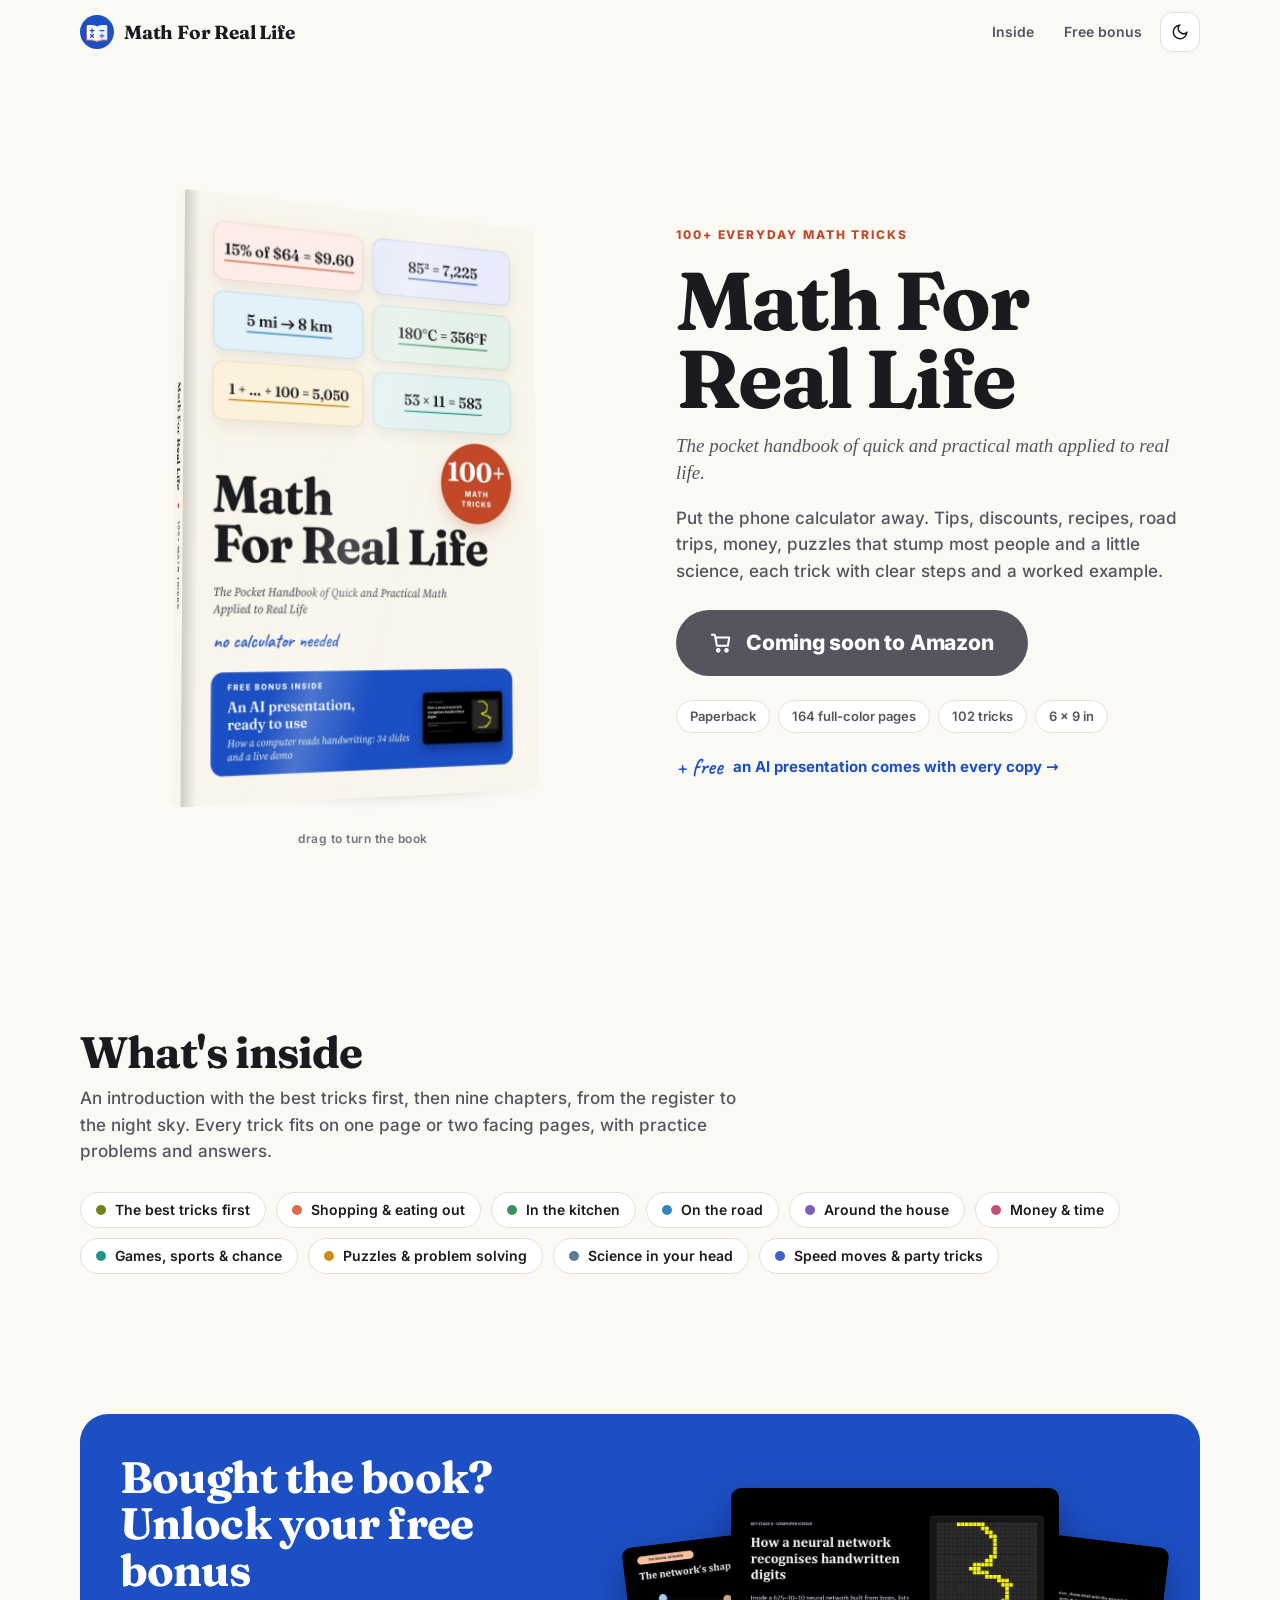
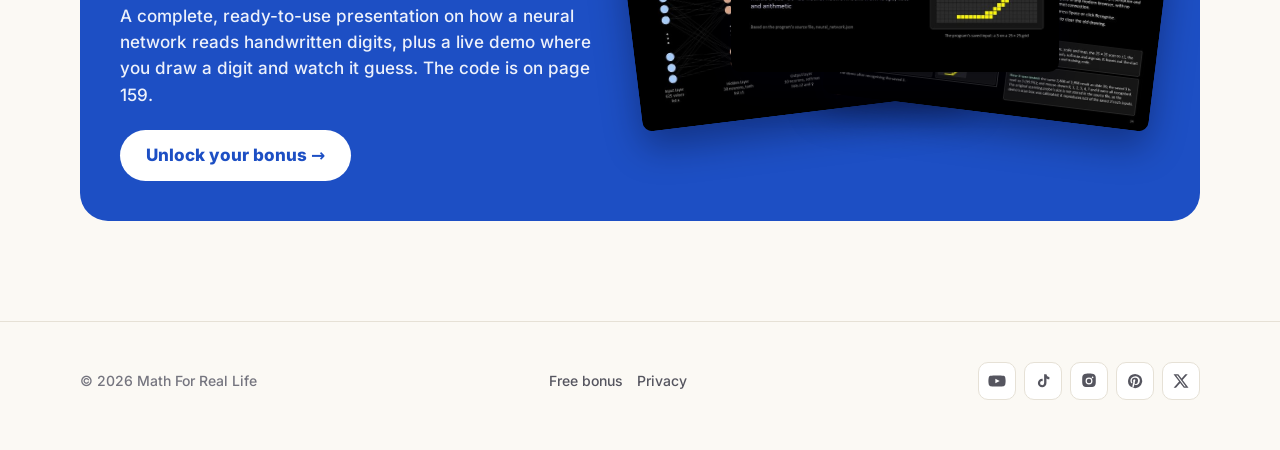
==== index.html @ 525245ed "Math For Real Life website: 3D book, Amazon button, free bonus unlock, stats page" ====
<!doctype html>
<html lang="en-US">
<head>
<meta charset="utf-8">
<meta name="viewport" content="width=device-width, initial-scale=1, viewport-fit=cover">
<title>Math For Real Life: 100+ quick, practical math tricks</title>
<meta name="description" content="A pocket handbook of quick, practical math for real life: over a hundred everyday tricks for shopping, cooking, travel, money, puzzles and more. Full color, with a free AI presentation.">
<meta property="og:title" content="Math For Real Life">
<meta property="og:description" content="Put the phone calculator away: 100+ quick, practical math tricks for everyday life.">
<meta property="og:image" content="https://mathforreallife.github.io/assets/img/og.jpg">
<meta property="og:url" content="https://mathforreallife.github.io/">
<meta property="og:type" content="book">
<meta name="twitter:card" content="summary_large_image">
<meta name="theme-color" content="#1d4fc4">
<link rel="icon" href="/favicon.ico" sizes="any">
<link rel="icon" href="/assets/img/logo.svg" type="image/svg+xml">
<link rel="apple-touch-icon" href="/assets/img/logo-180.png">
<link rel="preload" href="/assets/img/cover-front.webp" as="image">
<link rel="stylesheet" href="/assets/css/site.css">
<script src="/assets/js/config.js"></script>
<script src="/assets/js/site.js" defer></script>
</head>
<body>
<header class="top"><div class="wrap">
  <a class="brand" href="/"><img src="/assets/img/logo.svg" alt="" width="34" height="34">Math For Real Life</a>
  <nav class="nav">
    <a href="#inside" class="hide-sm">Inside</a>
    <a href="#reviews" class="hide-sm" data-reviews-link hidden>Reviews</a>
    <a href="/bonus/">Free bonus</a>
    <button class="theme-btn" type="button" aria-label="Switch light or dark theme" data-theme-toggle>
      <svg viewBox="0 0 24 24" fill="none" stroke="currentColor" stroke-width="2" stroke-linecap="round"><path d="M21 12.8A9 9 0 1 1 11.2 3a7 7 0 0 0 9.8 9.8z"/></svg>
    </button>
  </nav>
</div></header>

<main>
<section class="hero"><div class="wrap">
  <div class="stage" data-stage aria-label="The book Math For Real Life, in 3D. Drag to turn it.">
    <div class="floor"></div>
    <div class="float">
      <div class="book" data-book>
        <div class="face f-front" role="img" aria-label="Front cover of Math For Real Life"></div>
        <div class="face f-back"></div>
        <div class="face f-spine"></div>
        <div class="face f-pages"></div>
        <div class="face f-top"></div>
        <div class="face f-bottom"></div>
      </div>
    </div>
    <div class="hint">drag to turn the book</div>
  </div>
  <div class="pitch">
    <div class="kicker">100+ everyday math tricks</div>
    <h1>Math For Real Life</h1>
    <p class="sub">The pocket handbook of quick and practical math applied to real life.</p>
    <p class="lead">Put the phone calculator away. Tips, discounts, recipes, road trips, money, puzzles that stump most people and a little science, each trick with clear steps and a worked example.</p>
    <div class="buy-row">
      <a class="buy" data-buy href="#" rel="noopener">
        <svg viewBox="0 0 24 24" fill="none" stroke="currentColor" stroke-width="2.2" stroke-linecap="round" stroke-linejoin="round"><path d="M6 6h15l-1.5 9h-12z"/><path d="M6 6L5 3H2"/><circle cx="9" cy="20" r="1.4"/><circle cx="18" cy="20" r="1.4"/></svg>
        <span data-buy-label>Buy on Amazon</span>
      </a>
      <label class="store" data-store-wrap>Store
        <select data-store aria-label="Amazon store"></select>
      </label>
    </div>
    <div class="facts"><span>Paperback</span><span>164 full-color pages</span><span>102 tricks</span><span>6 × 9 in</span></div>
    <a class="bonus-note" href="/bonus/"><span class="pen">+ free</span> an AI presentation comes with every copy →</a>
  </div>
</div></section>

<section class="band" id="inside"><div class="wrap">
  <h2>What's inside</h2>
  <p class="intro">An introduction with the best tricks first, then nine chapters, from the register to the night sky. Every trick fits on one page or two facing pages, with practice problems and answers.</p>
  <div class="chapters">
    <span><i style="background:#6c8419"></i>The best tricks first</span>
    <span><i style="background:#e0694b"></i>Shopping &amp; eating out</span>
    <span><i style="background:#3f8f5e"></i>In the kitchen</span>
    <span><i style="background:#2f87ba"></i>On the road</span>
    <span><i style="background:#7d5fc0"></i>Around the house</span>
    <span><i style="background:#c4517c"></i>Money &amp; time</span>
    <span><i style="background:#20958a"></i>Games, sports &amp; chance</span>
    <span><i style="background:#cf8d12"></i>Puzzles &amp; problem solving</span>
    <span><i style="background:#5b7c99"></i>Science in your head</span>
    <span><i style="background:#3d63c9"></i>Speed moves &amp; party tricks</span>
  </div>
</div></section>

<section class="band" id="reviews" hidden><div class="wrap">
  <h2>What readers say</h2>
  <p class="intro">Reviews from Amazon.</p>
</div>
  <div class="reviews"><div class="track" data-track></div></div>
</section>

<section class="band" id="bonus"><div class="wrap">
  <div class="bonus-card">
    <div>
      <h2>Bought the book? Unlock your free bonus</h2>
      <p>A complete, ready-to-use presentation on how a neural network reads handwritten digits, plus a live demo where you draw a digit and watch it guess. The code is on page 159.</p>
      <a class="btn-light" href="/bonus/">Unlock your bonus →</a>
    </div>
    <div class="slides" aria-hidden="true">
      <img src="/assets/img/slide-a.jpg" alt="" loading="lazy">
      <img src="/assets/img/slide-c.jpg" alt="" loading="lazy">
      <img src="/assets/img/slide-b.jpg" alt="" loading="lazy">
    </div>
  </div>
</div></section>
</main>

<footer><div class="wrap">
  <div>© 2026 Math For Real Life</div>
  <nav><a href="/bonus/">Free bonus</a><a href="/privacy/">Privacy</a><a href="/legal/" data-legal-link hidden>Legal notice</a></nav>
  <div class="socials" data-socials></div>
</div></footer>
</body>
</html>
---- assets/css/site.css ----
/* Math For Real Life: website styles. Light and dark themes follow the device; the toggle overrides it. */
@font-face { font-family: 'Fraunces'; font-weight: 600; font-display: swap; src: url('../fonts/fraunces-600.woff2') format('woff2'); }
@font-face { font-family: 'Fraunces'; font-weight: 700; font-display: swap; src: url('../fonts/fraunces-700.woff2') format('woff2'); }
@font-face { font-family: 'Inter'; font-weight: 500; font-display: swap; src: url('../fonts/inter-500.woff2') format('woff2'); }
@font-face { font-family: 'Inter'; font-weight: 600; font-display: swap; src: url('../fonts/inter-600.woff2') format('woff2'); }
@font-face { font-family: 'Inter'; font-weight: 700; font-display: swap; src: url('../fonts/inter-700.woff2') format('woff2'); }
@font-face { font-family: 'Inter'; font-weight: 800; font-display: swap; src: url('../fonts/inter-800.woff2') format('woff2'); }
@font-face { font-family: 'Caveat'; font-weight: 600; font-display: swap; src: url('../fonts/caveat-600.woff2') format('woff2'); }

:root {
  color-scheme: light;
  --bg: #fbf9f4; --bg2: #f3efe6; --card: #ffffff; --line: #e6e1d6; --ink: #1b1b1f; --soft: #55555f; --muted: #75757f;
  --pen: #1d4fc4; --pen-ink: #1d4fc4; --pen-soft: #e8eefb; --coral: #c4482a; --star: #e8890c;
  --shadow: 0 18px 50px rgba(60, 50, 30, .14); --radius: 18px;
  --display: 'Fraunces', Georgia, serif; --ui: 'Inter', system-ui, -apple-system, 'Segoe UI', Arial, sans-serif; --hand: 'Caveat', cursive;
}
@media (prefers-color-scheme: dark) {
  :root:where(:not([data-theme="light"])) {
    color-scheme: dark;
    --bg: #131316; --bg2: #1b1b20; --card: #1e1e24; --line: #2e2e36; --ink: #f2f1ee; --soft: #c4c3cc; --muted: #9a99a3;
    --pen: #4d7cf0; --pen-ink: #8eabf7; --pen-soft: #1f2a48; --coral: #e0694b; --star: #f2a43a; --shadow: 0 18px 50px rgba(0, 0, 0, .45);
  }
}
:root[data-theme="dark"] {
  color-scheme: dark;
  --bg: #131316; --bg2: #1b1b20; --card: #1e1e24; --line: #2e2e36; --ink: #f2f1ee; --soft: #c4c3cc; --muted: #9a99a3;
  --pen: #4d7cf0; --pen-ink: #8eabf7; --pen-soft: #1f2a48; --coral: #e0694b; --star: #f2a43a; --shadow: 0 18px 50px rgba(0, 0, 0, .45);
}

* { box-sizing: border-box; }
html { -webkit-text-size-adjust: 100%; }
body { margin: 0; background: var(--bg); color: var(--ink); font: 500 16px/1.55 var(--ui); overflow-x: hidden; }
a { color: var(--pen-ink); }
img { max-width: 100%; }
.wrap { width: min(1120px, 100% - 40px); margin: 0 auto; }
.sr { position: absolute; width: 1px; height: 1px; overflow: hidden; clip: rect(0 0 0 0); white-space: nowrap; }
:focus-visible { outline: 3px solid var(--pen); outline-offset: 3px; border-radius: 6px; }

/* header */
.top { position: sticky; top: 0; z-index: 20; background: color-mix(in srgb, var(--bg) 88%, transparent); backdrop-filter: blur(10px); border-bottom: 1px solid transparent; transition: border-color .2s; }
.top.scrolled { border-bottom-color: var(--line); }
.top .wrap { display: flex; align-items: center; justify-content: space-between; height: 64px; }
.brand { display: flex; align-items: center; gap: 10px; text-decoration: none; color: var(--ink); font: 700 19px/1 var(--display); letter-spacing: -.01em; }
.brand img { width: 34px; height: 34px; border-radius: 50%; }
.nav { display: flex; align-items: center; gap: 6px; }
.nav a { text-decoration: none; color: var(--soft); font: 600 14px/1 var(--ui); padding: 10px 12px; border-radius: 10px; }
.nav a:hover { color: var(--ink); background: var(--bg2); }
.theme-btn { width: 40px; height: 40px; border-radius: 12px; border: 1px solid var(--line); background: var(--card); color: var(--ink); cursor: pointer; display: grid; place-items: center; }
.theme-btn svg { width: 18px; height: 18px; }

/* hero */
.hero { position: relative; padding: 18px 0 40px; }
.hero .wrap { display: grid; grid-template-columns: 1.08fr 1fr; align-items: center; gap: 30px; min-height: calc(100vh - 64px); min-height: calc(100svh - 64px); }
.stage { position: relative; display: grid; place-items: center; perspective: 1700px; height: min(78vh, 720px); touch-action: pan-y; cursor: grab; user-select: none; }
.stage:active { cursor: grabbing; }
.floor { position: absolute; left: 50%; bottom: 7%; width: 64%; height: 46px; transform: translateX(-50%); background: radial-gradient(closest-side, rgba(0,0,0,.28), transparent); filter: blur(4px); }
:root[data-theme="dark"] .floor { background: radial-gradient(closest-side, rgba(0,0,0,.65), transparent); }
@media (prefers-color-scheme: dark) { :root:where(:not([data-theme="light"])) .floor { background: radial-gradient(closest-side, rgba(0,0,0,.65), transparent); } }
.book { --w: min(390px, 40vw); --h: calc(var(--w) * 1.5); --d: calc(var(--w) * .0615); position: relative; width: var(--w); height: var(--h); transform-style: preserve-3d;
  transform: rotateX(var(--rx, 4deg)) rotateY(var(--ry, 26deg)); transition: transform .9s cubic-bezier(.2, .8, .2, 1); }
.book.dragging { transition: none; }
.float { animation: float 6s ease-in-out infinite; transform-style: preserve-3d; }
@keyframes float { 0%, 100% { transform: translateY(0); } 50% { transform: translateY(-10px); } }
.face { position: absolute; backface-visibility: hidden; }
.f-front, .f-back { inset: 0; background-size: cover; background-position: center; border-radius: 2px 6px 6px 2px; }
.f-front { transform: translateZ(calc(var(--d) / 2)); background-image: url('../img/cover-front.webp'); }
.f-front::after { content: ''; position: absolute; inset: 0; border-radius: inherit; background: linear-gradient(105deg, rgba(255,255,255,.0) 0 40%, rgba(255,255,255,.22) 48%, rgba(255,255,255,0) 60%), linear-gradient(90deg, rgba(0,0,0,.16), rgba(0,0,0,0) 4%, rgba(255,255,255,.08) 6%, rgba(0,0,0,0) 9%); }
.f-back { transform: rotateY(180deg) translateZ(calc(var(--d) / 2)); background-image: url('../img/cover-back.webp'); }
.f-spine { width: var(--d); height: var(--h); left: calc((var(--w) - var(--d)) / 2); transform: rotateY(-90deg) translateZ(calc(var(--w) / 2)); background: url('../img/spine.webp') center / 100% 100%; }
.f-pages { width: var(--d); height: calc(var(--h) - 8px); top: 4px; left: calc((var(--w) - var(--d)) / 2); transform: rotateY(90deg) translateZ(calc(var(--w) / 2 - 3px));
  background: repeating-linear-gradient(90deg, #f7f4ec 0 1.5px, #e7e2d6 1.5px 2.5px); }
.f-top, .f-bottom { width: calc(var(--w) - 6px); height: var(--d); top: calc((var(--h) - var(--d)) / 2); left: 0;
  background: repeating-linear-gradient(0deg, #f7f4ec 0 1.5px, #e7e2d6 1.5px 2.5px); }
.f-top { transform: rotateX(90deg) translateZ(calc(var(--h) / 2 - 3px)); }
.f-bottom { transform: rotateX(-90deg) translateZ(calc(var(--h) / 2 - 3px)); }
.hint { position: absolute; bottom: 1%; left: 50%; transform: translateX(-50%); font: 600 12px/1 var(--ui); color: var(--muted); letter-spacing: .04em; white-space: nowrap; }

.pitch .kicker { display: inline-flex; align-items: center; gap: 8px; font: 800 12px/1 var(--ui); letter-spacing: .16em; text-transform: uppercase; color: var(--coral); }
.pitch h1 { font: 700 clamp(46px, 6.4vw, 84px)/.95 var(--display); letter-spacing: -.03em; margin: 16px 0 14px; }
.pitch .sub { font: italic 400 19px/1.45 Georgia, 'Times New Roman', serif; color: var(--soft); margin: 0 0 18px; max-width: 30em; }
.pitch .lead { font-size: 17px; color: var(--soft); margin: 0 0 26px; max-width: 32em; }
.buy { display: inline-flex; align-items: center; gap: 14px; background: var(--pen); color: #fff; text-decoration: none; border: 0; cursor: pointer;
  font: 800 21px/1 var(--ui); letter-spacing: -.01em; padding: 22px 34px; border-radius: 999px; box-shadow: 0 14px 34px color-mix(in srgb, var(--pen) 40%, transparent);
  transition: transform .15s, box-shadow .15s; }
.buy:hover { transform: translateY(-2px); box-shadow: 0 18px 40px color-mix(in srgb, var(--pen) 48%, transparent); }
.buy svg { width: 22px; height: 22px; }
.buy[aria-disabled="true"] { background: var(--soft); box-shadow: none; cursor: default; transform: none; }
.buy-row { display: flex; flex-wrap: wrap; align-items: center; gap: 14px 18px; }
.store { font: 600 13px/1.3 var(--ui); color: var(--muted); }
.store select { font: 600 13px var(--ui); color: var(--ink); background: var(--card); border: 1px solid var(--line); border-radius: 8px; padding: 6px 8px; margin-left: 4px; }
.facts { display: flex; flex-wrap: wrap; gap: 8px; margin-top: 24px; }
.facts span { font: 600 13px/1 var(--ui); color: var(--soft); background: var(--card); border: 1px solid var(--line); border-radius: 999px; padding: 9px 13px; }
.bonus-note { display: inline-flex; align-items: center; gap: 10px; margin-top: 22px; color: var(--pen-ink); font: 700 15px/1.3 var(--ui); text-decoration: none; }
.bonus-note .pen { font: 600 23px/1 var(--hand); }

/* sections */
section.band { padding: 70px 0; }
.band h2 { font: 700 clamp(30px, 4vw, 44px)/1.05 var(--display); letter-spacing: -.02em; margin: 0 0 10px; }
.band .intro { color: var(--soft); margin: 0 0 28px; max-width: 40em; font-size: 17px; }
.chapters { display: flex; flex-wrap: wrap; gap: 10px; }
.chapters span { display: inline-flex; align-items: center; gap: 9px; background: var(--card); border: 1px solid var(--line); border-radius: 999px; padding: 10px 15px; font: 600 14px/1 var(--ui); }
.chapters i { width: 10px; height: 10px; border-radius: 50%; display: inline-block; }

/* reviews: Amazon-style cards, scrolling sideways at a steady pace */
.reviews { overflow: hidden; mask-image: linear-gradient(90deg, transparent, #000 6%, #000 94%, transparent); }
.track { display: flex; gap: 16px; width: max-content; animation: scroll var(--dur, 40s) linear infinite; }
.reviews:hover .track { animation-play-state: paused; }
@keyframes scroll { to { transform: translateX(calc(-50% - 8px)); } }
@media (prefers-reduced-motion: reduce) { .track { animation: none; } .reviews { overflow-x: auto; } .float { animation: none; } }
.review { width: 300px; flex: 0 0 auto; background: var(--card); border: 1px solid var(--line); border-radius: 12px; padding: 16px 18px; font-size: 14px; line-height: 1.45; }
.review .who { display: flex; align-items: center; gap: 9px; font: 600 13px/1 var(--ui); }
.review .av { width: 28px; height: 28px; border-radius: 50%; background: var(--bg2); color: var(--soft); display: grid; place-items: center; font: 700 12px/1 var(--ui); }
.review .stars { display: flex; align-items: center; gap: 7px; margin-top: 10px; }
.review .stars svg { width: 82px; height: 15px; }
.review .stars b { font: 700 13px/1.2 var(--ui); }
.review .meta { color: var(--muted); font-size: 12px; margin-top: 4px; }
.review p { margin: 8px 0 0; color: var(--ink); }

/* bonus teaser on the home page */
.bonus-card { display: grid; grid-template-columns: 1fr 1.1fr; gap: 30px; align-items: center; background: #1d4fc4; color: #fff; border-radius: 28px; padding: 40px; overflow: hidden; }
.bonus-card h2 { color: #fff; }
.bonus-card p { color: rgba(255, 255, 255, .92); font-size: 17px; margin: 0 0 22px; }
.bonus-card .btn-light { display: inline-flex; align-items: center; gap: 10px; background: #fff; color: #1d4fc4; text-decoration: none; font: 800 17px/1 var(--ui); padding: 17px 26px; border-radius: 999px; }
.slides { position: relative; height: 260px; }
.slides img { position: absolute; width: 62%; border-radius: 10px; box-shadow: 0 16px 36px rgba(0, 0, 20, .35); }
.slides img:nth-child(1) { left: 0; top: 40px; transform: rotate(-7deg); }
.slides img:nth-child(2) { right: 0; top: 40px; transform: rotate(7deg); }
.slides img:nth-child(3) { left: 19%; top: 0; z-index: 2; }

/* footer */
footer { padding: 40px 0 50px; border-top: 1px solid var(--line); margin-top: 30px; color: var(--muted); font-size: 14px; }
footer .wrap { display: flex; flex-wrap: wrap; justify-content: space-between; gap: 16px; align-items: center; }
footer nav { display: flex; flex-wrap: wrap; gap: 14px; }
footer a { color: var(--soft); text-decoration: none; }
footer a:hover { color: var(--ink); text-decoration: underline; }
.socials { display: flex; gap: 8px; }
.socials a { width: 38px; height: 38px; display: grid; place-items: center; border-radius: 10px; border: 1px solid var(--line); background: var(--card); }
.socials svg { width: 18px; height: 18px; fill: var(--soft); }

/* simple text pages */
.page-text { padding: 40px 0 20px; max-width: 760px; }
.page-text h1 { font: 700 44px/1.05 var(--display); letter-spacing: -.02em; margin: 0 0 18px; }
.page-text h2 { font: 700 22px/1.2 var(--display); margin: 30px 0 8px; }
.page-text p, .page-text li { color: var(--soft); }

.nav a { white-space: nowrap; }
@media (max-width: 860px) {
  .hero { padding-top: 4px; }
  .hero .wrap { grid-template-columns: 1fr; min-height: 0; gap: 0; text-align: center; }
  .stage { height: min(47vh, 440px); }
  .book { --w: min(220px, 50vw); }
  .hint { display: none; }
  .floor { bottom: 3%; }
  .pitch { display: flex; flex-direction: column; align-items: center; }
  .pitch .kicker { order: 1; } .pitch h1 { order: 2; margin: 10px 0 16px; } .buy-row { order: 3; width: 100%; }
  .facts { order: 4; margin-top: 16px; } .pitch .sub { order: 5; margin-top: 22px; } .pitch .lead { order: 6; } .bonus-note { order: 7; margin-top: 4px; }
  .brand { font-size: 17px; } .brand img { width: 30px; height: 30px; }
  .nav a { padding: 10px 8px; }
  .pitch .sub, .pitch .lead { margin-left: auto; margin-right: auto; }
  .buy-row, .facts { justify-content: center; }
  .buy { width: 100%; justify-content: center; padding: 22px 20px; }
  .bonus-card { grid-template-columns: 1fr; padding: 28px; }
  .slides { height: 200px; }
  .nav a.hide-sm { display: none; }
}
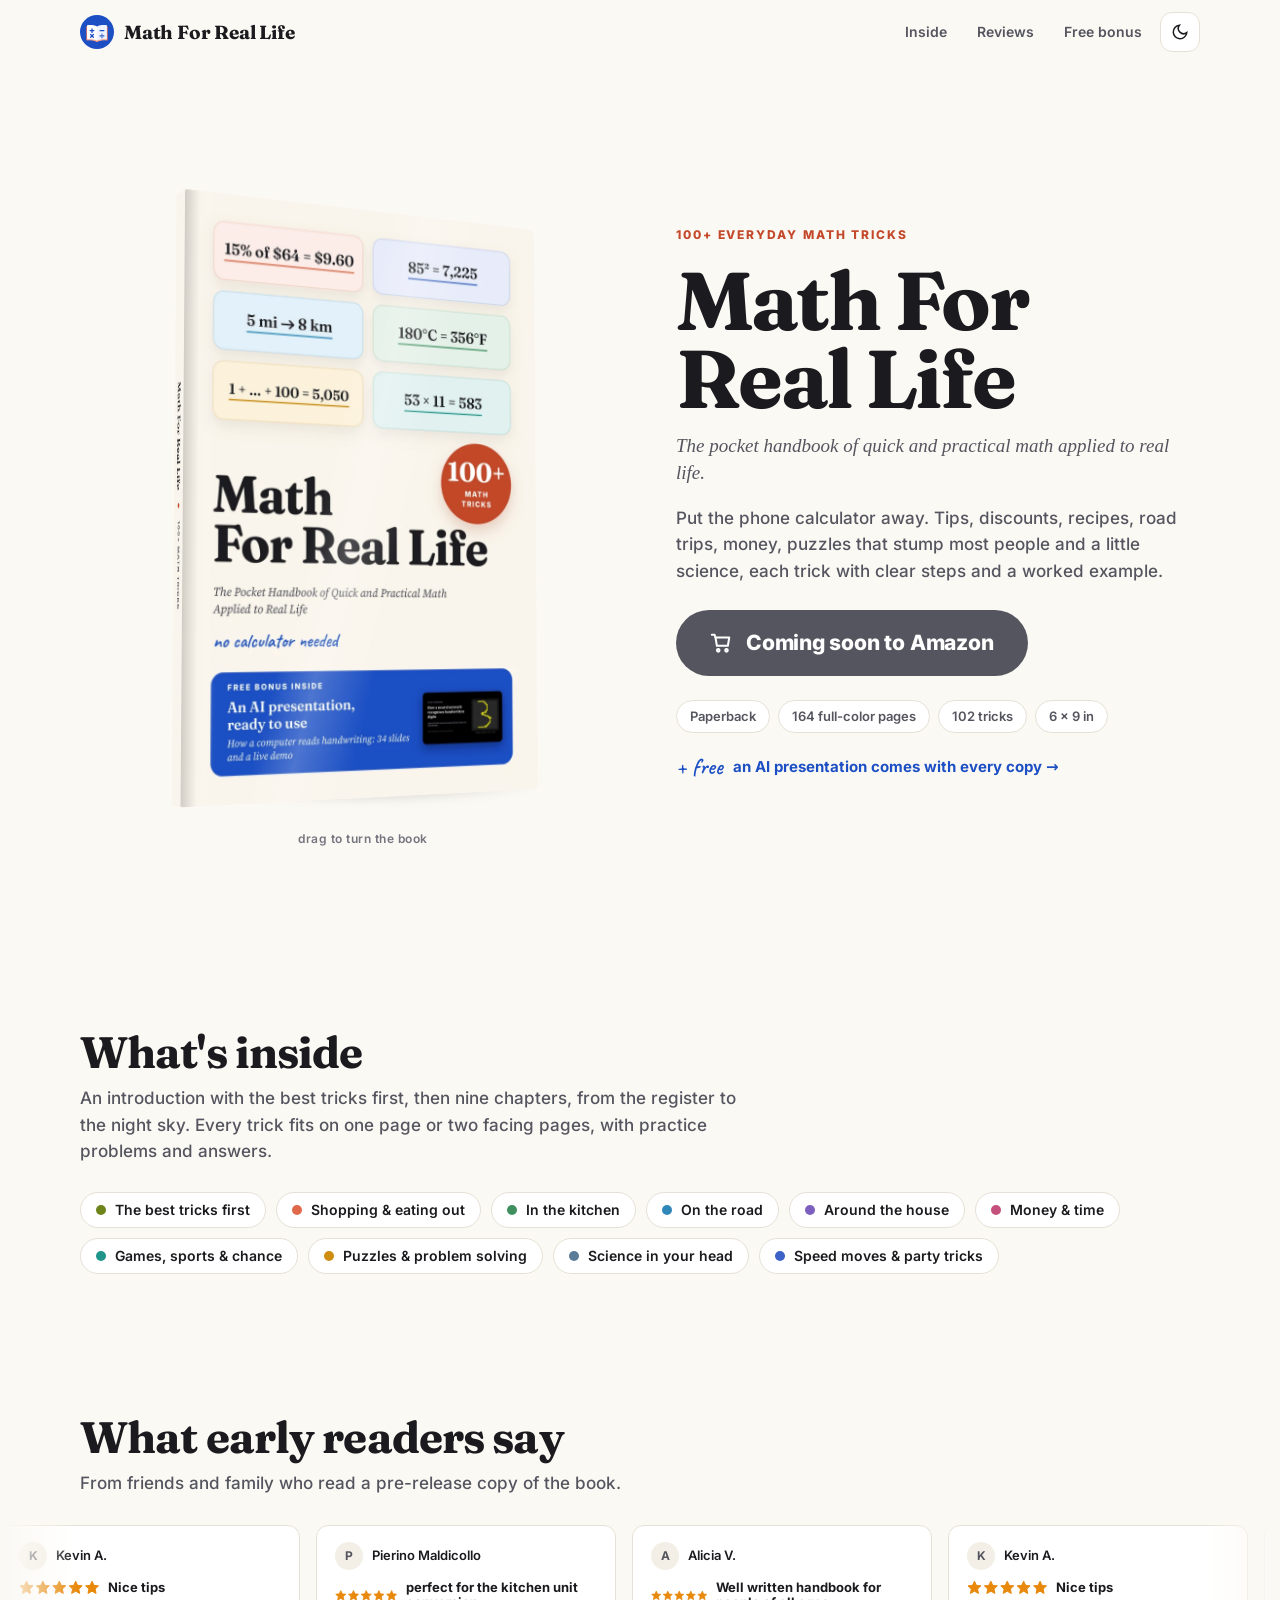
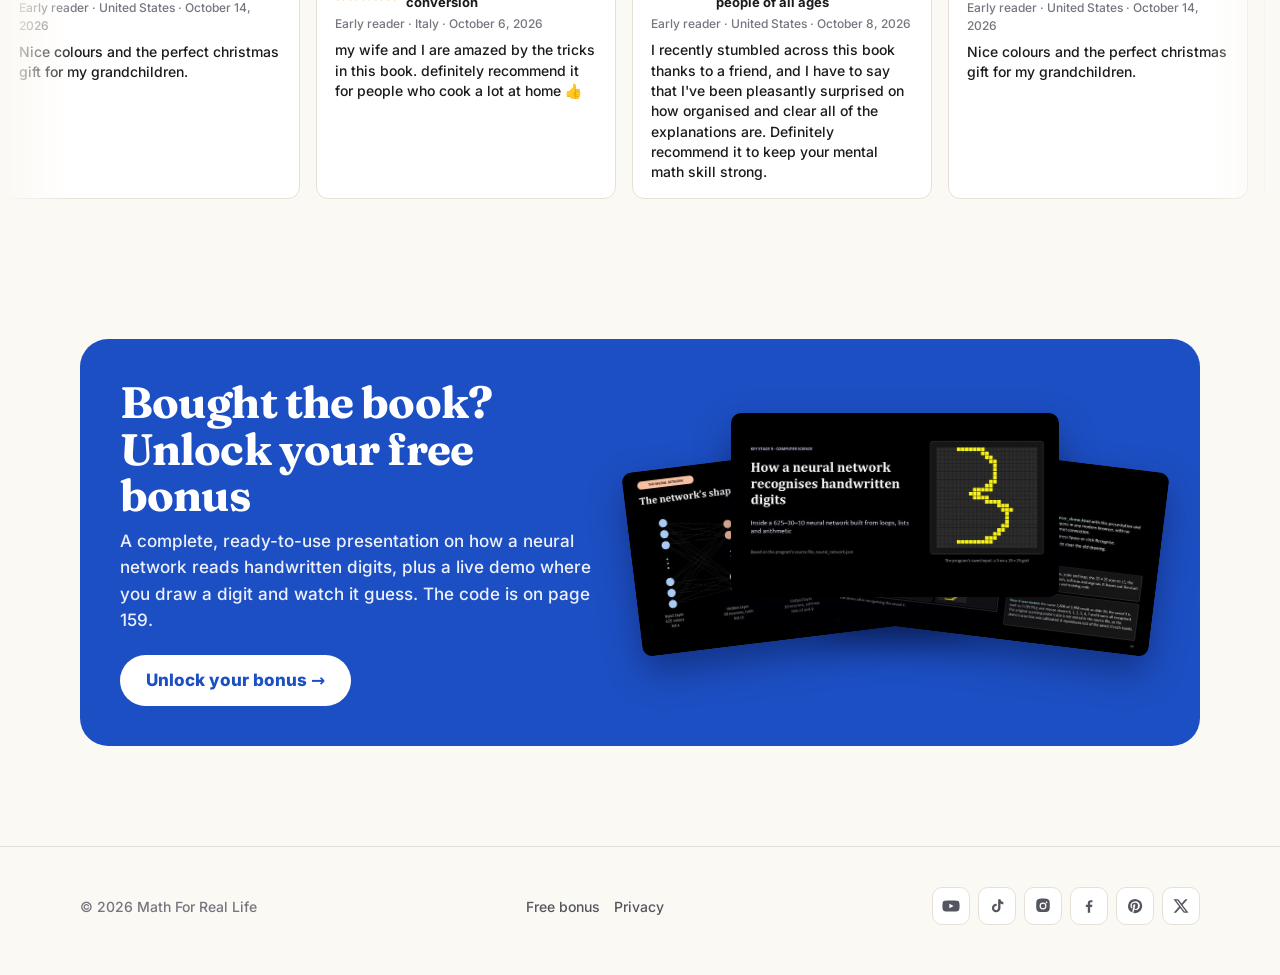
==== commit 3d180929: "Switch on private analytics" ====
--- a/index.html
+++ b/index.html
@@ -86,8 +86,8 @@
 </div></section>
 
 <section class="band" id="reviews" hidden><div class="wrap">
-  <h2>What readers say</h2>
-  <p class="intro">Reviews from Amazon.</p>
+  <h2 data-reviews-title>What readers say</h2>
+  <p class="intro" data-reviews-intro>Reviews from Amazon.</p>
 </div>
   <div class="reviews"><div class="track" data-track></div></div>
 </section>
--- a/assets/css/site.css
+++ b/assets/css/site.css
@@ -94,7 +94,7 @@
 .bonus-note .pen { font: 600 23px/1 var(--hand); }
 
 /* sections */
-section.band { padding: 70px 0; }
+section.band { padding: 70px 0; scroll-margin-top: 64px; }
 .band h2 { font: 700 clamp(30px, 4vw, 44px)/1.05 var(--display); letter-spacing: -.02em; margin: 0 0 10px; }
 .band .intro { color: var(--soft); margin: 0 0 28px; max-width: 40em; font-size: 17px; }
 .chapters { display: flex; flex-wrap: wrap; gap: 10px; }
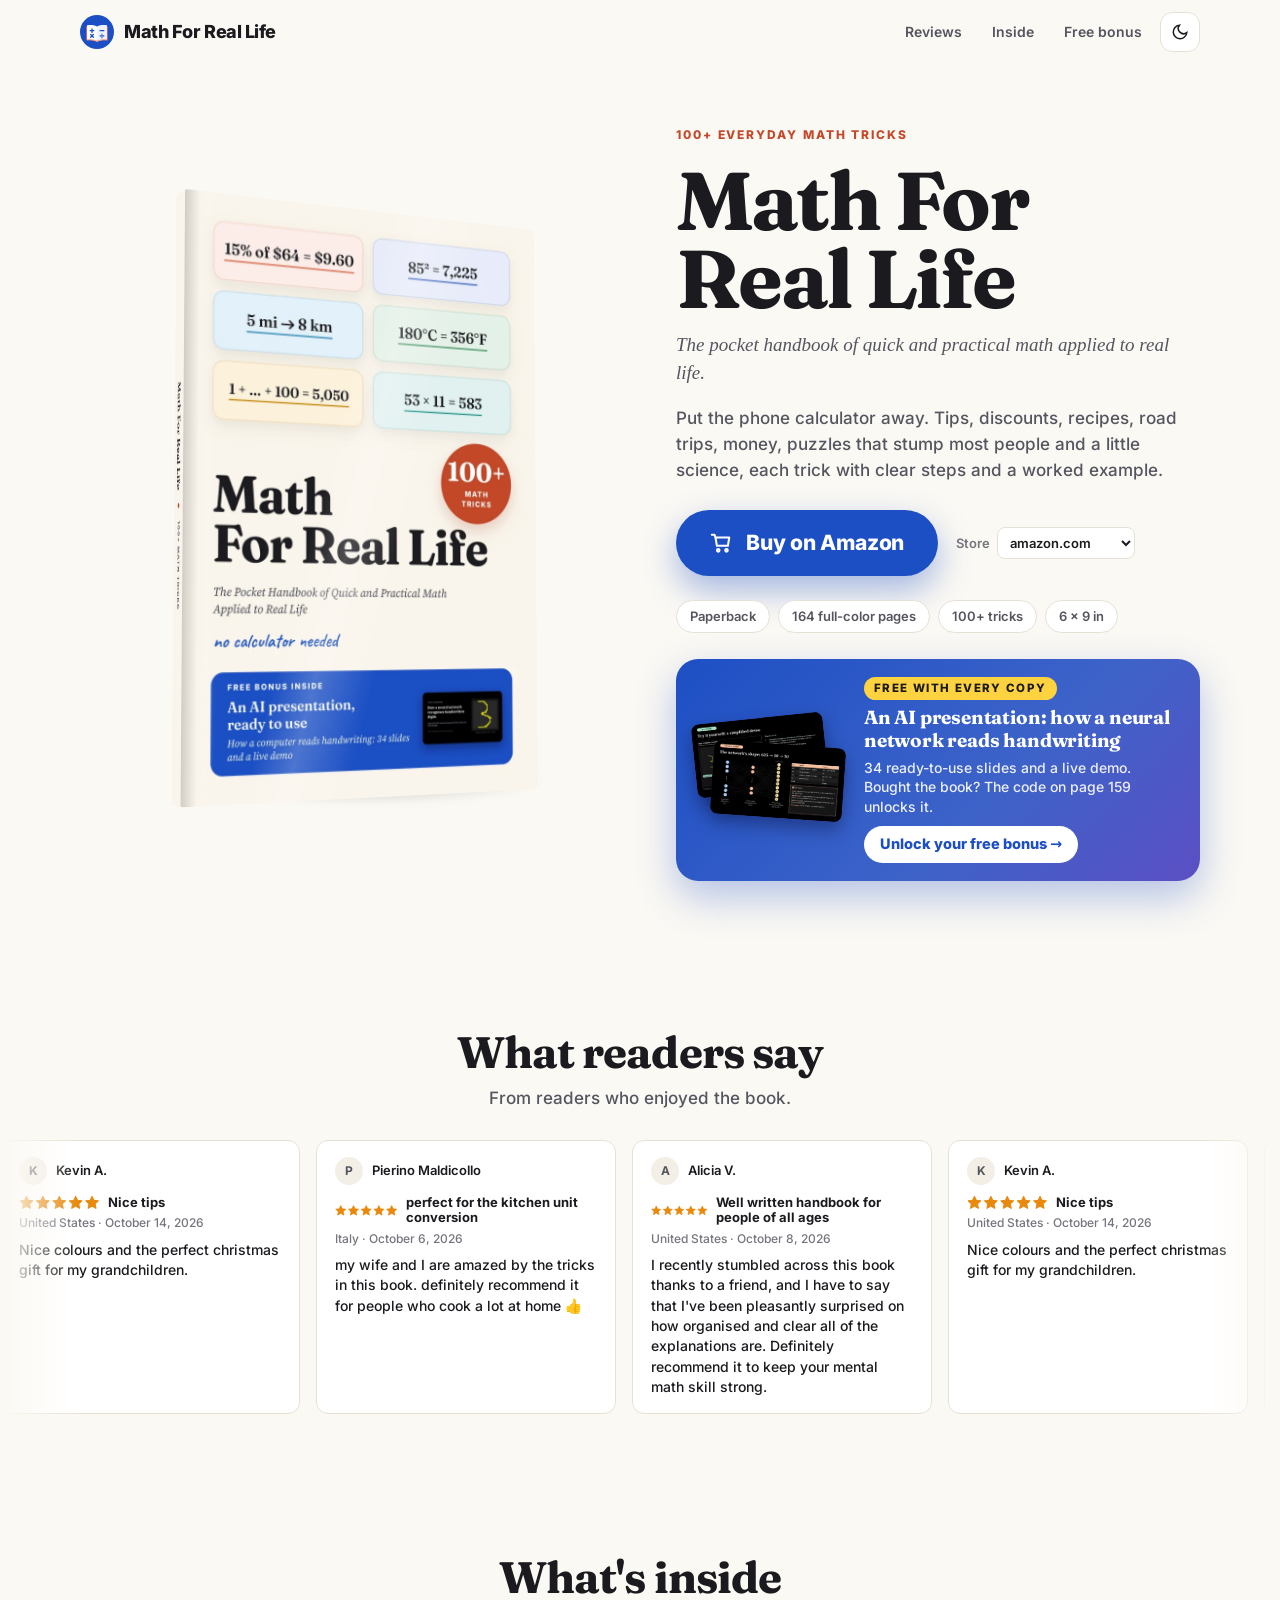
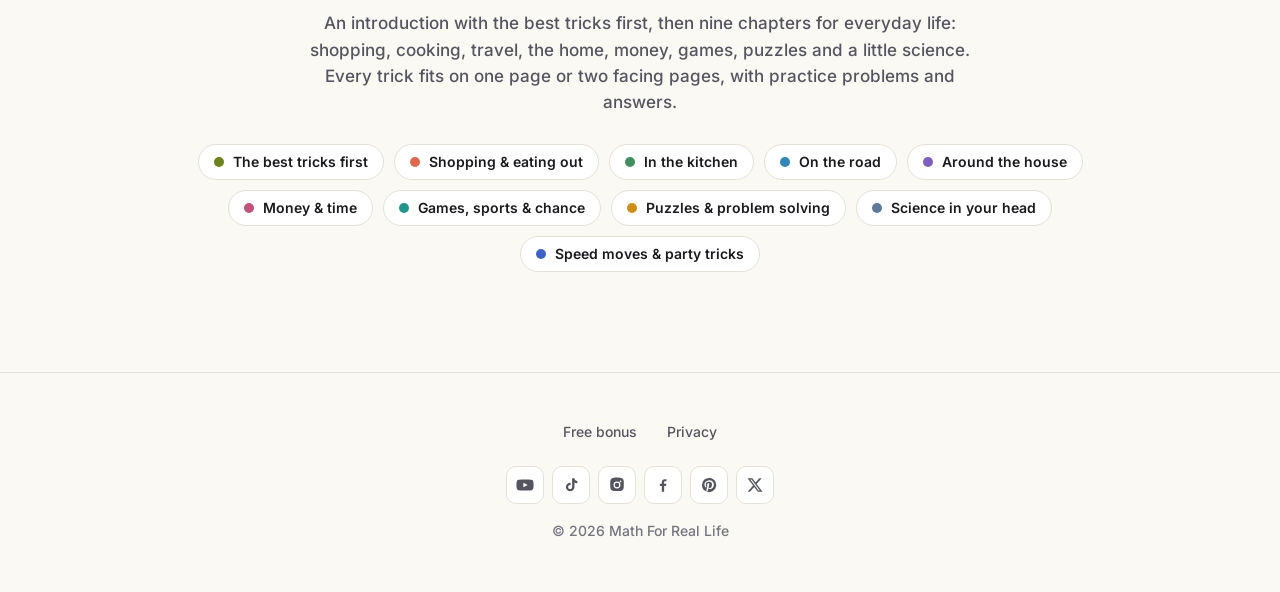
==== commit 2597b795: "Amazon links for every store, reviews moved up, free-bonus card in the hero, KDP sales on the stats " ====
--- a/index.html
+++ b/index.html
@@ -3,7 +3,7 @@
 <head>
 <meta charset="utf-8">
 <meta name="viewport" content="width=device-width, initial-scale=1, viewport-fit=cover">
-<title>Math For Real Life: 100+ quick, practical math tricks</title>
+<title>Math For Real Life</title>
 <meta name="description" content="A pocket handbook of quick, practical math for real life: over a hundred everyday tricks for shopping, cooking, travel, money, puzzles and more. Full color, with a free AI presentation.">
 <meta property="og:title" content="Math For Real Life">
 <meta property="og:description" content="Put the phone calculator away: 100+ quick, practical math tricks for everyday life.">
@@ -24,8 +24,8 @@
 <header class="top"><div class="wrap">
   <a class="brand" href="/"><img src="/assets/img/logo.svg" alt="" width="34" height="34">Math For Real Life</a>
   <nav class="nav">
+    <a href="#reviews" class="hide-sm" data-reviews-link hidden>Reviews</a>
     <a href="#inside" class="hide-sm">Inside</a>
-    <a href="#reviews" class="hide-sm" data-reviews-link hidden>Reviews</a>
     <a href="/bonus/">Free bonus</a>
     <button class="theme-btn" type="button" aria-label="Switch light or dark theme" data-theme-toggle>
       <svg viewBox="0 0 24 24" fill="none" stroke="currentColor" stroke-width="2" stroke-linecap="round"><path d="M21 12.8A9 9 0 1 1 11.2 3a7 7 0 0 0 9.8 9.8z"/></svg>
@@ -35,7 +35,7 @@
 
 <main>
 <section class="hero"><div class="wrap">
-  <div class="stage" data-stage aria-label="The book Math For Real Life, in 3D. Drag to turn it.">
+  <div class="stage" data-stage aria-label="The book Math For Real Life, in 3D">
     <div class="floor"></div>
     <div class="float">
       <div class="book" data-book>
@@ -47,7 +47,6 @@
         <div class="face f-bottom"></div>
       </div>
     </div>
-    <div class="hint">drag to turn the book</div>
   </div>
   <div class="pitch">
     <div class="kicker">100+ everyday math tricks</div>
@@ -63,14 +62,32 @@
         <select data-store aria-label="Amazon store"></select>
       </label>
     </div>
-    <div class="facts"><span>Paperback</span><span>164 full-color pages</span><span>102 tricks</span><span>6 × 9 in</span></div>
-    <a class="bonus-note" href="/bonus/"><span class="pen">+ free</span> an AI presentation comes with every copy →</a>
+    <div class="facts"><span>Paperback</span><span>164 full-color pages</span><span>100+ tricks</span><span>6 × 9 in</span></div>
+    <a class="gift" href="/bonus/">
+      <span class="gift-slides" aria-hidden="true">
+        <img src="/assets/img/slide-c.jpg" alt="" width="720" height="405">
+        <img src="/assets/img/slide-a.jpg" alt="" width="720" height="405">
+      </span>
+      <span class="gift-text">
+        <span class="gift-tag">Free with every copy</span>
+        <b>An AI presentation: how a neural network reads handwriting</b>
+        <span class="gift-sub">34 ready-to-use slides and a live demo. Bought the book? The code on page 159 unlocks it.</span>
+        <span class="gift-btn">Unlock your free bonus →</span>
+      </span>
+    </a>
   </div>
 </div></section>
 
+<section class="band" id="reviews" hidden><div class="wrap">
+  <h2 data-reviews-title>What readers say</h2>
+  <p class="intro" data-reviews-intro>Reviews from Amazon.</p>
+</div>
+  <div class="reviews"><div class="track" data-track></div></div>
+</section>
+
 <section class="band" id="inside"><div class="wrap">
   <h2>What's inside</h2>
-  <p class="intro">An introduction with the best tricks first, then nine chapters, from the register to the night sky. Every trick fits on one page or two facing pages, with practice problems and answers.</p>
+  <p class="intro">An introduction with the best tricks first, then nine chapters for everyday life: shopping, cooking, travel, the home, money, games, puzzles and a little science. Every trick fits on one page or two facing pages, with practice problems and answers.</p>
   <div class="chapters">
     <span><i style="background:#6c8419"></i>The best tricks first</span>
     <span><i style="background:#e0694b"></i>Shopping &amp; eating out</span>
@@ -85,27 +102,6 @@
   </div>
 </div></section>
 
-<section class="band" id="reviews" hidden><div class="wrap">
-  <h2 data-reviews-title>What readers say</h2>
-  <p class="intro" data-reviews-intro>Reviews from Amazon.</p>
-</div>
-  <div class="reviews"><div class="track" data-track></div></div>
-</section>
-
-<section class="band" id="bonus"><div class="wrap">
-  <div class="bonus-card">
-    <div>
-      <h2>Bought the book? Unlock your free bonus</h2>
-      <p>A complete, ready-to-use presentation on how a neural network reads handwritten digits, plus a live demo where you draw a digit and watch it guess. The code is on page 159.</p>
-      <a class="btn-light" href="/bonus/">Unlock your bonus →</a>
-    </div>
-    <div class="slides" aria-hidden="true">
-      <img src="/assets/img/slide-a.jpg" alt="" loading="lazy">
-      <img src="/assets/img/slide-c.jpg" alt="" loading="lazy">
-      <img src="/assets/img/slide-b.jpg" alt="" loading="lazy">
-    </div>
-  </div>
-</div></section>
 </main>
 
 <footer><div class="wrap">
--- a/assets/css/site.css
+++ b/assets/css/site.css
@@ -33,6 +33,7 @@
 a { color: var(--pen-ink); }
 img { max-width: 100%; }
 .wrap { width: min(1120px, 100% - 40px); margin: 0 auto; }
+html { -webkit-tap-highlight-color: transparent; }
 .sr { position: absolute; width: 1px; height: 1px; overflow: hidden; clip: rect(0 0 0 0); white-space: nowrap; }
 :focus-visible { outline: 3px solid var(--pen); outline-offset: 3px; border-radius: 6px; }
 
@@ -40,7 +41,7 @@
 .top { position: sticky; top: 0; z-index: 20; background: color-mix(in srgb, var(--bg) 88%, transparent); backdrop-filter: blur(10px); border-bottom: 1px solid transparent; transition: border-color .2s; }
 .top.scrolled { border-bottom-color: var(--line); }
 .top .wrap { display: flex; align-items: center; justify-content: space-between; height: 64px; }
-.brand { display: flex; align-items: center; gap: 10px; text-decoration: none; color: var(--ink); font: 700 19px/1 var(--display); letter-spacing: -.01em; }
+.brand { display: flex; align-items: center; gap: 10px; text-decoration: none; color: var(--ink); font: 800 18px/1 var(--ui); letter-spacing: -.025em; white-space: nowrap; }
 .brand img { width: 34px; height: 34px; border-radius: 50%; }
 .nav { display: flex; align-items: center; gap: 6px; }
 .nav a { text-decoration: none; color: var(--soft); font: 600 14px/1 var(--ui); padding: 10px 12px; border-radius: 10px; }
@@ -73,7 +74,6 @@
   background: repeating-linear-gradient(0deg, #f7f4ec 0 1.5px, #e7e2d6 1.5px 2.5px); }
 .f-top { transform: rotateX(90deg) translateZ(calc(var(--h) / 2 - 3px)); }
 .f-bottom { transform: rotateX(-90deg) translateZ(calc(var(--h) / 2 - 3px)); }
-.hint { position: absolute; bottom: 1%; left: 50%; transform: translateX(-50%); font: 600 12px/1 var(--ui); color: var(--muted); letter-spacing: .04em; white-space: nowrap; }
 
 .pitch .kicker { display: inline-flex; align-items: center; gap: 8px; font: 800 12px/1 var(--ui); letter-spacing: .16em; text-transform: uppercase; color: var(--coral); }
 .pitch h1 { font: 700 clamp(46px, 6.4vw, 84px)/.95 var(--display); letter-spacing: -.03em; margin: 16px 0 14px; }
@@ -90,14 +90,25 @@
 .store select { font: 600 13px var(--ui); color: var(--ink); background: var(--card); border: 1px solid var(--line); border-radius: 8px; padding: 6px 8px; margin-left: 4px; }
 .facts { display: flex; flex-wrap: wrap; gap: 8px; margin-top: 24px; }
 .facts span { font: 600 13px/1 var(--ui); color: var(--soft); background: var(--card); border: 1px solid var(--line); border-radius: 999px; padding: 9px 13px; }
-.bonus-note { display: inline-flex; align-items: center; gap: 10px; margin-top: 22px; color: var(--pen-ink); font: 700 15px/1.3 var(--ui); text-decoration: none; }
-.bonus-note .pen { font: 600 23px/1 var(--hand); }
+.gift { display: grid; grid-template-columns: 150px 1fr; gap: 20px; align-items: center; margin-top: 26px; max-width: 560px; padding: 18px 22px 18px 18px;
+  border-radius: 22px; text-decoration: none; color: #fff; background: linear-gradient(135deg, #1d4fc4, #3d63c9 60%, #5b4fc4);
+  box-shadow: 0 16px 40px rgba(29, 79, 196, .32); transition: transform .15s, box-shadow .15s; text-align: left; }
+.gift:hover { transform: translateY(-2px); box-shadow: 0 20px 46px rgba(29, 79, 196, .42); }
+.gift-slides { position: relative; height: 104px; }
+.gift-slides img { position: absolute; width: 132px; height: auto; aspect-ratio: 16 / 9; border-radius: 8px; box-shadow: 0 8px 18px rgba(0, 0, 30, .35); }
+.gift-slides img:nth-child(1) { left: 0; top: 0; transform: rotate(-6deg); }
+.gift-slides img:nth-child(2) { left: 18px; top: 26px; transform: rotate(4deg); }
+.gift-text { display: flex; flex-direction: column; gap: 6px; min-width: 0; }
+.gift-tag { align-self: flex-start; background: #ffd23f; color: #1b1b1f; font: 800 11.5px/1 var(--ui); letter-spacing: .12em; text-transform: uppercase; padding: 6px 10px; border-radius: 999px; }
+.gift-text b { font: 700 19px/1.2 var(--display); letter-spacing: -.01em; }
+.gift-sub { font: 500 14px/1.4 var(--ui); color: rgba(255, 255, 255, .9); }
+.gift-btn { align-self: flex-start; margin-top: 4px; background: #fff; color: #1d4fc4; font: 800 14.5px/1 var(--ui); padding: 11px 16px; border-radius: 999px; }
 
 /* sections */
-section.band { padding: 70px 0; scroll-margin-top: 64px; }
+section.band { padding: 70px 0; scroll-margin-top: 64px; text-align: center; }
 .band h2 { font: 700 clamp(30px, 4vw, 44px)/1.05 var(--display); letter-spacing: -.02em; margin: 0 0 10px; }
-.band .intro { color: var(--soft); margin: 0 0 28px; max-width: 40em; font-size: 17px; }
-.chapters { display: flex; flex-wrap: wrap; gap: 10px; }
+.band .intro { color: var(--soft); margin: 0 auto 28px; max-width: 40em; font-size: 17px; }
+.chapters { display: flex; flex-wrap: wrap; justify-content: center; gap: 10px; max-width: 940px; margin: 0 auto; }
 .chapters span { display: inline-flex; align-items: center; gap: 9px; background: var(--card); border: 1px solid var(--line); border-radius: 999px; padding: 10px 15px; font: 600 14px/1 var(--ui); }
 .chapters i { width: 10px; height: 10px; border-radius: 50%; display: inline-block; }
 
@@ -107,7 +118,7 @@
 .reviews:hover .track { animation-play-state: paused; }
 @keyframes scroll { to { transform: translateX(calc(-50% - 8px)); } }
 @media (prefers-reduced-motion: reduce) { .track { animation: none; } .reviews { overflow-x: auto; } .float { animation: none; } }
-.review { width: 300px; flex: 0 0 auto; background: var(--card); border: 1px solid var(--line); border-radius: 12px; padding: 16px 18px; font-size: 14px; line-height: 1.45; }
+.review { width: min(300px, 78vw); flex: 0 0 auto; text-align: left; background: var(--card); border: 1px solid var(--line); border-radius: 12px; padding: 16px 18px; font-size: 14px; line-height: 1.45; }
 .review .who { display: flex; align-items: center; gap: 9px; font: 600 13px/1 var(--ui); }
 .review .av { width: 28px; height: 28px; border-radius: 50%; background: var(--bg2); color: var(--soft); display: grid; place-items: center; font: 700 12px/1 var(--ui); }
 .review .stars { display: flex; align-items: center; gap: 7px; margin-top: 10px; }
@@ -116,50 +127,72 @@
 .review .meta { color: var(--muted); font-size: 12px; margin-top: 4px; }
 .review p { margin: 8px 0 0; color: var(--ink); }
 
-/* bonus teaser on the home page */
-.bonus-card { display: grid; grid-template-columns: 1fr 1.1fr; gap: 30px; align-items: center; background: #1d4fc4; color: #fff; border-radius: 28px; padding: 40px; overflow: hidden; }
-.bonus-card h2 { color: #fff; }
-.bonus-card p { color: rgba(255, 255, 255, .92); font-size: 17px; margin: 0 0 22px; }
-.bonus-card .btn-light { display: inline-flex; align-items: center; gap: 10px; background: #fff; color: #1d4fc4; text-decoration: none; font: 800 17px/1 var(--ui); padding: 17px 26px; border-radius: 999px; }
-.slides { position: relative; height: 260px; }
-.slides img { position: absolute; width: 62%; border-radius: 10px; box-shadow: 0 16px 36px rgba(0, 0, 20, .35); }
-.slides img:nth-child(1) { left: 0; top: 40px; transform: rotate(-7deg); }
-.slides img:nth-child(2) { right: 0; top: 40px; transform: rotate(7deg); }
-.slides img:nth-child(3) { left: 19%; top: 0; z-index: 2; }
-
 /* footer */
 footer { padding: 40px 0 50px; border-top: 1px solid var(--line); margin-top: 30px; color: var(--muted); font-size: 14px; }
-footer .wrap { display: flex; flex-wrap: wrap; justify-content: space-between; gap: 16px; align-items: center; }
-footer nav { display: flex; flex-wrap: wrap; gap: 14px; }
+footer .wrap { display: flex; flex-direction: column; align-items: center; gap: 16px; text-align: center; }
+footer .wrap > div:first-child { order: 3; }
+footer nav { display: flex; flex-wrap: wrap; justify-content: center; gap: 6px 10px; }
+footer nav a { padding: 8px 10px; }
 footer a { color: var(--soft); text-decoration: none; }
 footer a:hover { color: var(--ink); text-decoration: underline; }
-.socials { display: flex; gap: 8px; }
+.socials { display: flex; flex-wrap: wrap; justify-content: center; gap: 8px; }
 .socials a { width: 38px; height: 38px; display: grid; place-items: center; border-radius: 10px; border: 1px solid var(--line); background: var(--card); }
 .socials svg { width: 18px; height: 18px; fill: var(--soft); }
 
 /* simple text pages */
-.page-text { padding: 40px 0 20px; max-width: 760px; }
+.page-text { padding: 40px 0 20px; max-width: 760px; margin: 0 auto; }
+.center-page { min-height: calc(100vh - 64px - 190px); min-height: calc(100svh - 64px - 190px); display: flex; flex-direction: column; align-items: center; justify-content: center; text-align: center; }
+.big404 { font: 700 clamp(96px, 26vw, 170px)/1 var(--display); letter-spacing: -.04em; color: var(--ink); }
+.big404 span { color: var(--pen); }
+.actions404 { display: flex; flex-wrap: wrap; justify-content: center; gap: 12px; margin-top: 10px; }
+.btn-main, .btn-ghost { display: inline-flex; align-items: center; justify-content: center; text-decoration: none; font: 800 16px/1 var(--ui); padding: 16px 24px; border-radius: 999px; }
+.btn-main { background: var(--pen); color: #fff; }
+.btn-ghost { border: 1px solid var(--line); background: var(--card); color: var(--ink); }
 .page-text h1 { font: 700 44px/1.05 var(--display); letter-spacing: -.02em; margin: 0 0 18px; }
 .page-text h2 { font: 700 22px/1.2 var(--display); margin: 30px 0 8px; }
 .page-text p, .page-text li { color: var(--soft); }
 
 .nav a { white-space: nowrap; }
 @media (max-width: 860px) {
-  .hero { padding-top: 4px; }
+  .hero { padding: 4px 0 20px; }
   .hero .wrap { grid-template-columns: 1fr; min-height: 0; gap: 0; text-align: center; }
   .stage { height: min(47vh, 440px); }
   .book { --w: min(220px, 50vw); }
-  .hint { display: none; }
   .floor { bottom: 3%; }
   .pitch { display: flex; flex-direction: column; align-items: center; }
   .pitch .kicker { order: 1; } .pitch h1 { order: 2; margin: 10px 0 16px; } .buy-row { order: 3; width: 100%; }
-  .facts { order: 4; margin-top: 16px; } .pitch .sub { order: 5; margin-top: 22px; } .pitch .lead { order: 6; } .bonus-note { order: 7; margin-top: 4px; }
-  .brand { font-size: 17px; } .brand img { width: 30px; height: 30px; }
-  .nav a { padding: 10px 8px; }
+  .gift { order: 4; } .facts { order: 5; margin-top: 18px; } .pitch .sub { order: 6; margin-top: 22px; } .pitch .lead { order: 7; margin-bottom: 0; }
   .pitch .sub, .pitch .lead { margin-left: auto; margin-right: auto; }
   .buy-row, .facts { justify-content: center; }
   .buy { width: 100%; justify-content: center; padding: 22px 20px; }
-  .bonus-card { grid-template-columns: 1fr; padding: 28px; }
-  .slides { height: 200px; }
+  .gift { width: 100%; margin-top: 18px; }
+  section.band { padding: 50px 0; }
   .nav a.hide-sm { display: none; }
 }
+@media (max-width: 520px) {
+  .wrap { width: calc(100% - 32px); }
+  .top .wrap { height: 58px; }
+  .brand { font-size: 16px; gap: 8px; } .brand img { width: 28px; height: 28px; }
+  .nav { gap: 2px; } .nav a { padding: 10px 8px; font-size: 13.5px; }
+  .theme-btn { width: 38px; height: 38px; }
+  .stage { height: min(44vh, 380px); }
+  .book { --w: min(200px, 52vw); }
+  .pitch h1 { font-size: clamp(40px, 12vw, 52px); }
+  .pitch .sub { font-size: 17px; } .pitch .lead { font-size: 16px; }
+  .buy { font-size: 19px; padding: 20px 16px; }
+  .gift { grid-template-columns: 96px 1fr; gap: 14px; padding: 16px 16px 16px 14px; border-radius: 18px; }
+  .gift-slides { height: 74px; }
+  .gift-slides img { width: 86px; border-radius: 6px; }
+  .gift-slides img:nth-child(2) { left: 10px; top: 20px; }
+  .gift-text b { font-size: 16.5px; }
+  .gift-sub { font-size: 13px; }
+  .gift-btn { font-size: 13.5px; padding: 10px 14px; }
+  .facts span { font-size: 12.5px; padding: 8px 11px; }
+  .page-text h1 { font-size: 36px; }
+  .chapters span { font-size: 13.5px; padding: 9px 13px; }
+}
+@media (max-width: 359px) {
+  .brand span, .brand { font-size: 15px; }
+  .gift { grid-template-columns: 1fr; }
+  .gift-slides { display: none; }
+}
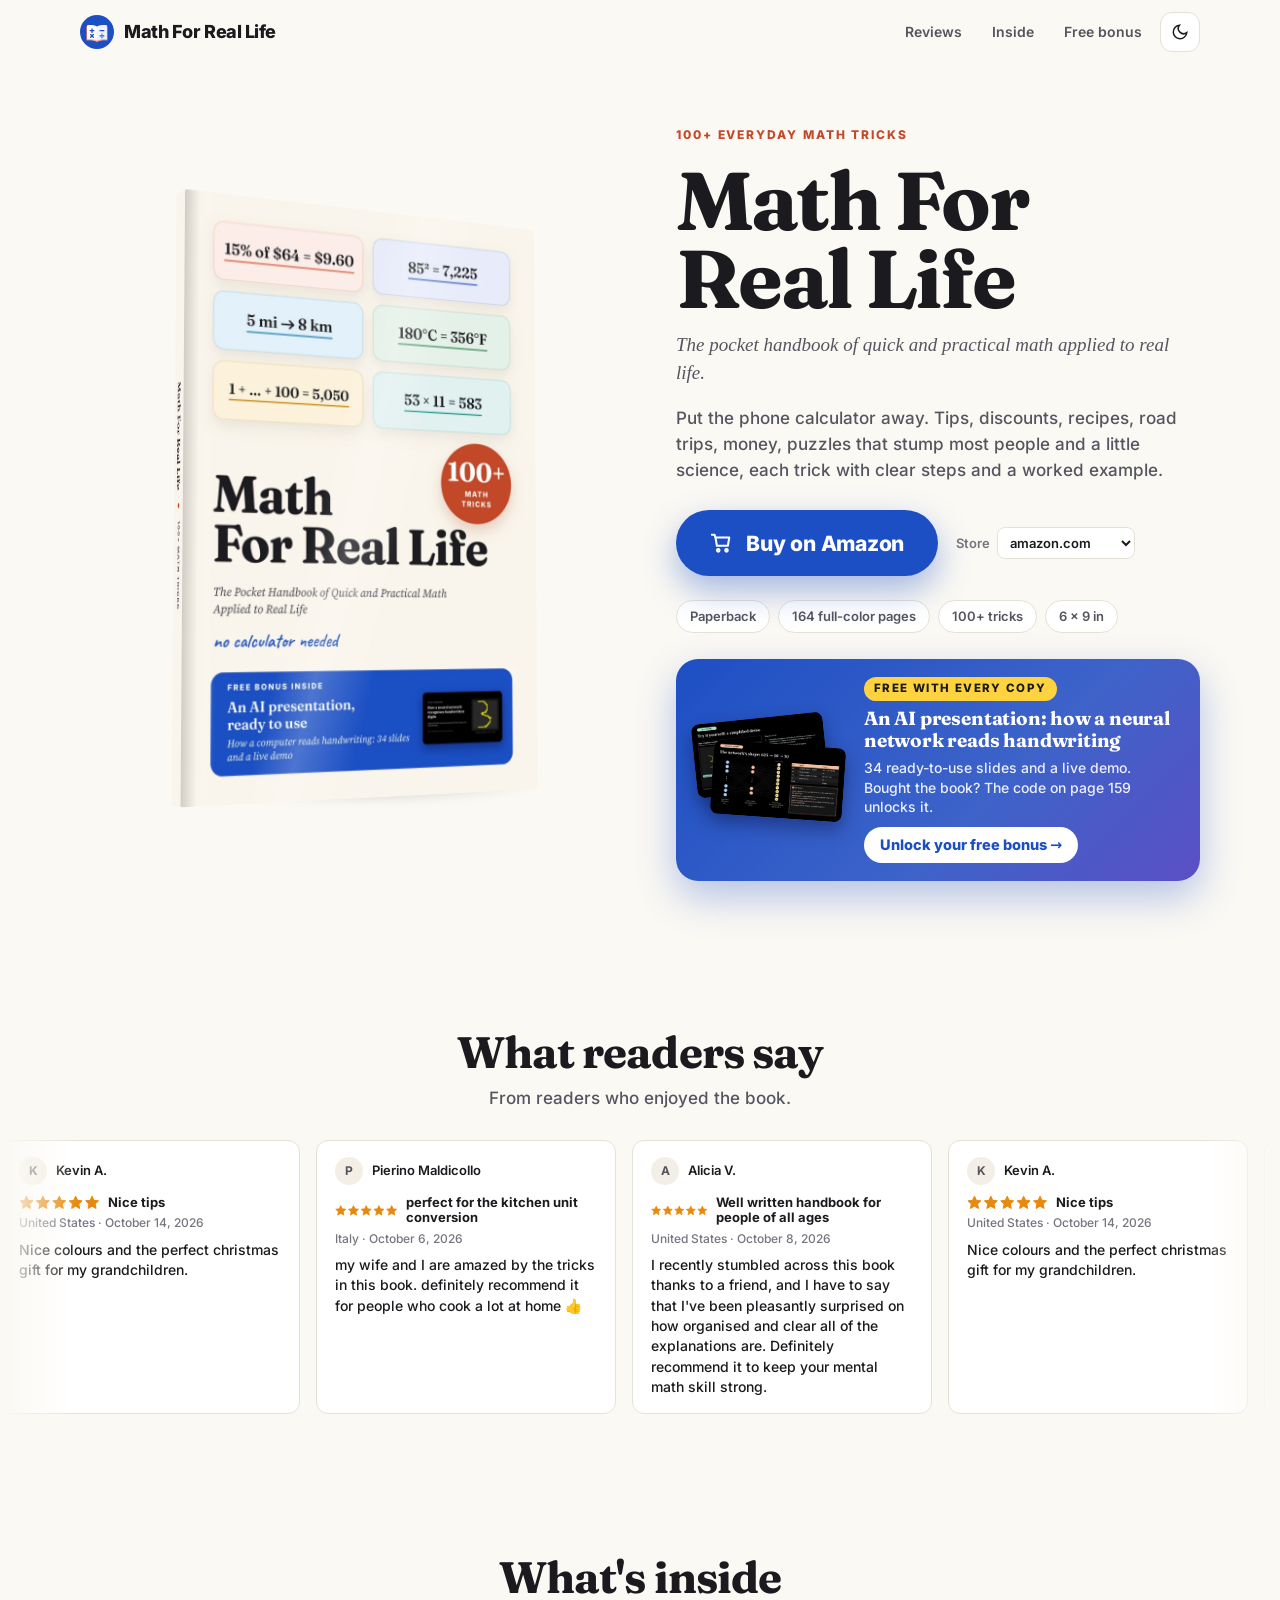
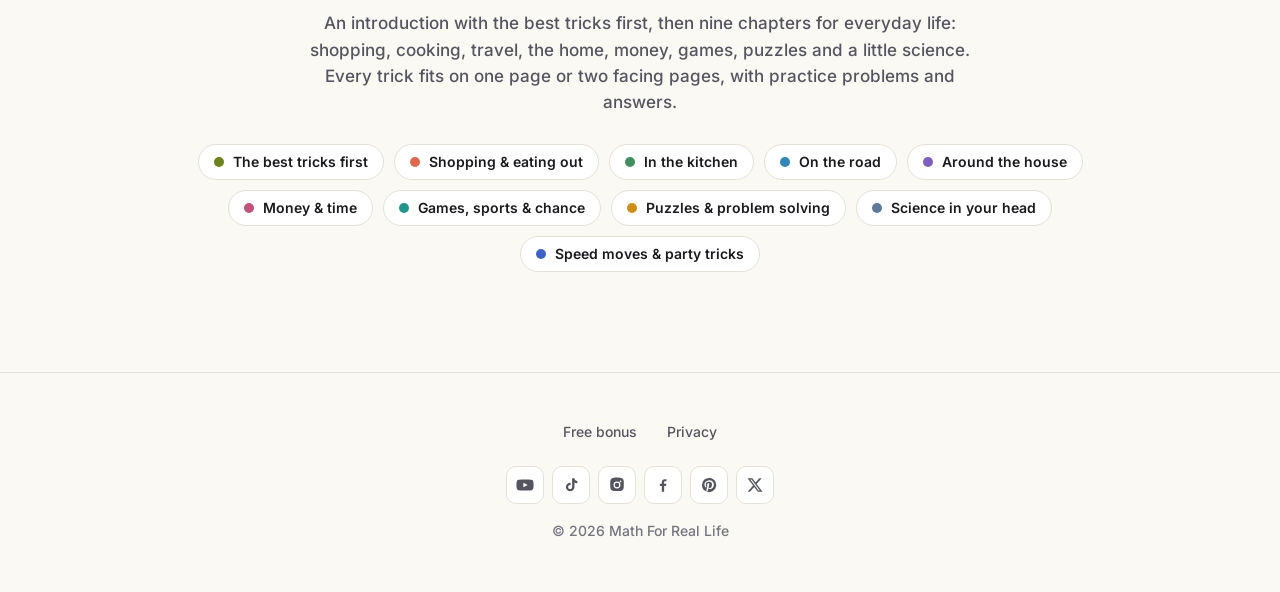
==== commit 10a91dd7: "Clear hover lift on buttons (no glow); versioned CSS/JS so updates show at once" ====
--- a/index.html
+++ b/index.html
@@ -16,9 +16,9 @@
 <link rel="icon" href="/assets/img/logo.svg" type="image/svg+xml">
 <link rel="apple-touch-icon" href="/assets/img/logo-180.png">
 <link rel="preload" href="/assets/img/cover-front.webp" as="image">
-<link rel="stylesheet" href="/assets/css/site.css">
-<script src="/assets/js/config.js"></script>
-<script src="/assets/js/site.js" defer></script>
+<link rel="stylesheet" href="/assets/css/site.css?v=34499721a0">
+<script src="/assets/js/config.js?v=3271175942"></script>
+<script src="/assets/js/site.js?v=4f63c07561" defer></script>
 </head>
 <body>
 <header class="top"><div class="wrap">
--- a/assets/css/site.css
+++ b/assets/css/site.css
@@ -81,8 +81,11 @@
 .pitch .lead { font-size: 17px; color: var(--soft); margin: 0 0 26px; max-width: 32em; }
 .buy { display: inline-flex; align-items: center; gap: 14px; background: var(--pen); color: #fff; text-decoration: none; border: 0; cursor: pointer;
   font: 800 21px/1 var(--ui); letter-spacing: -.01em; padding: 22px 34px; border-radius: 999px; box-shadow: 0 14px 34px color-mix(in srgb, var(--pen) 40%, transparent);
-  transition: transform .15s, box-shadow .15s; }
-.buy:hover { transform: translateY(-2px); box-shadow: 0 18px 40px color-mix(in srgb, var(--pen) 48%, transparent); }
+}
+.buy, .gift { transition: transform .2s cubic-bezier(.2, .8, .2, 1); will-change: transform; }
+/* buttons rise under the mouse (and while pressed on touch screens); the shadow never changes, so there is no glow */
+@media (hover: hover) { .buy:hover, .gift:hover { transform: translateY(-5px); } }
+.buy:active, .gift:active { transform: translateY(-3px); }
 .buy svg { width: 22px; height: 22px; }
 .buy[aria-disabled="true"] { background: var(--soft); box-shadow: none; cursor: default; transform: none; }
 .buy-row { display: flex; flex-wrap: wrap; align-items: center; gap: 14px 18px; }
@@ -92,8 +95,7 @@
 .facts span { font: 600 13px/1 var(--ui); color: var(--soft); background: var(--card); border: 1px solid var(--line); border-radius: 999px; padding: 9px 13px; }
 .gift { display: grid; grid-template-columns: 150px 1fr; gap: 20px; align-items: center; margin-top: 26px; max-width: 560px; padding: 18px 22px 18px 18px;
   border-radius: 22px; text-decoration: none; color: #fff; background: linear-gradient(135deg, #1d4fc4, #3d63c9 60%, #5b4fc4);
-  box-shadow: 0 16px 40px rgba(29, 79, 196, .32); transition: transform .15s, box-shadow .15s; text-align: left; }
-.gift:hover { transform: translateY(-2px); box-shadow: 0 20px 46px rgba(29, 79, 196, .42); }
+  box-shadow: 0 16px 40px rgba(29, 79, 196, .32); text-align: left; }
 .gift-slides { position: relative; height: 104px; }
 .gift-slides img { position: absolute; width: 132px; height: auto; aspect-ratio: 16 / 9; border-radius: 8px; box-shadow: 0 8px 18px rgba(0, 0, 30, .35); }
 .gift-slides img:nth-child(1) { left: 0; top: 0; transform: rotate(-6deg); }
@@ -115,7 +117,8 @@
 /* reviews: Amazon-style cards, scrolling sideways at a steady pace */
 .reviews { overflow: hidden; mask-image: linear-gradient(90deg, transparent, #000 6%, #000 94%, transparent); }
 .track { display: flex; gap: 16px; width: max-content; animation: scroll var(--dur, 40s) linear infinite; }
-.reviews:hover .track { animation-play-state: paused; }
+/* pause on mouse hover only: on touch screens a tap counts as a hover that never ends, which froze the scroller */
+@media (hover: hover) and (pointer: fine) { .reviews:hover .track { animation-play-state: paused; } }
 @keyframes scroll { to { transform: translateX(calc(-50% - 8px)); } }
 @media (prefers-reduced-motion: reduce) { .track { animation: none; } .reviews { overflow-x: auto; } .float { animation: none; } }
 .review { width: min(300px, 78vw); flex: 0 0 auto; text-align: left; background: var(--card); border: 1px solid var(--line); border-radius: 12px; padding: 16px 18px; font-size: 14px; line-height: 1.45; }
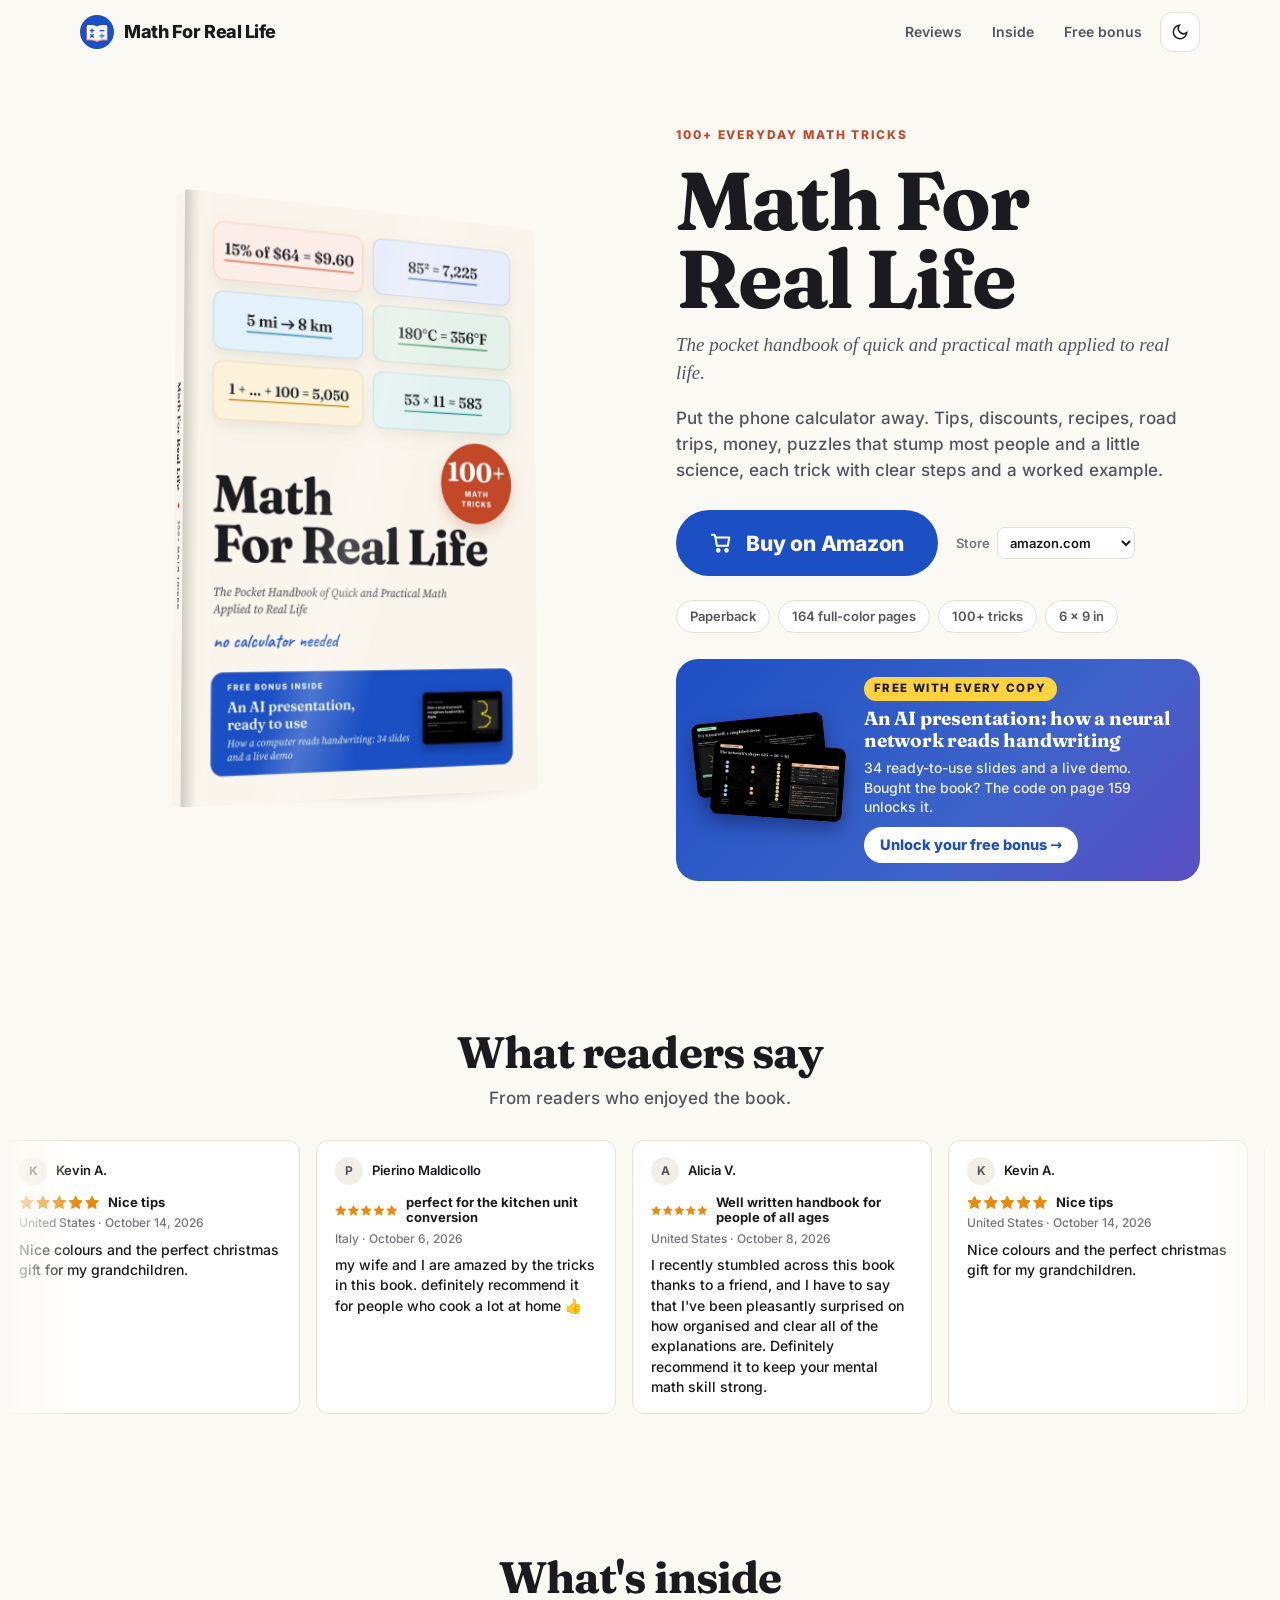
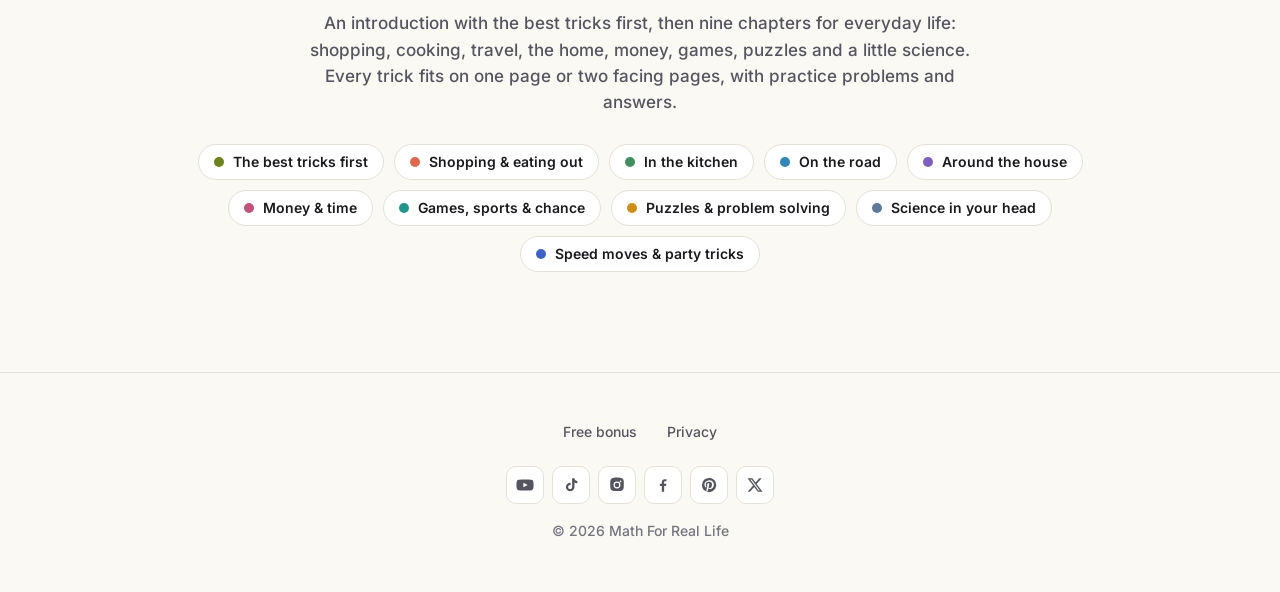
==== commit a216449f: "Remove the blue glow under the Buy button and the bonus card" ====
--- a/index.html
+++ b/index.html
@@ -16,7 +16,7 @@
 <link rel="icon" href="/assets/img/logo.svg" type="image/svg+xml">
 <link rel="apple-touch-icon" href="/assets/img/logo-180.png">
 <link rel="preload" href="/assets/img/cover-front.webp" as="image">
-<link rel="stylesheet" href="/assets/css/site.css?v=34499721a0">
+<link rel="stylesheet" href="/assets/css/site.css?v=2ae16979e7">
 <script src="/assets/js/config.js?v=3271175942"></script>
 <script src="/assets/js/site.js?v=4f63c07561" defer></script>
 </head>
--- a/assets/css/site.css
+++ b/assets/css/site.css
@@ -80,10 +80,10 @@
 .pitch .sub { font: italic 400 19px/1.45 Georgia, 'Times New Roman', serif; color: var(--soft); margin: 0 0 18px; max-width: 30em; }
 .pitch .lead { font-size: 17px; color: var(--soft); margin: 0 0 26px; max-width: 32em; }
 .buy { display: inline-flex; align-items: center; gap: 14px; background: var(--pen); color: #fff; text-decoration: none; border: 0; cursor: pointer;
-  font: 800 21px/1 var(--ui); letter-spacing: -.01em; padding: 22px 34px; border-radius: 999px; box-shadow: 0 14px 34px color-mix(in srgb, var(--pen) 40%, transparent);
+  font: 800 21px/1 var(--ui); letter-spacing: -.01em; padding: 22px 34px; border-radius: 999px; box-shadow: none;
 }
 .buy, .gift { transition: transform .2s cubic-bezier(.2, .8, .2, 1); will-change: transform; }
-/* buttons rise under the mouse (and while pressed on touch screens); the shadow never changes, so there is no glow */
+/* buttons rise under the mouse (and while pressed on touch screens); no shadow at all, so there is no glow (owner, 16 Oct 2026) */
 @media (hover: hover) { .buy:hover, .gift:hover { transform: translateY(-5px); } }
 .buy:active, .gift:active { transform: translateY(-3px); }
 .buy svg { width: 22px; height: 22px; }
@@ -95,7 +95,7 @@
 .facts span { font: 600 13px/1 var(--ui); color: var(--soft); background: var(--card); border: 1px solid var(--line); border-radius: 999px; padding: 9px 13px; }
 .gift { display: grid; grid-template-columns: 150px 1fr; gap: 20px; align-items: center; margin-top: 26px; max-width: 560px; padding: 18px 22px 18px 18px;
   border-radius: 22px; text-decoration: none; color: #fff; background: linear-gradient(135deg, #1d4fc4, #3d63c9 60%, #5b4fc4);
-  box-shadow: 0 16px 40px rgba(29, 79, 196, .32); text-align: left; }
+  box-shadow: none; text-align: left; }
 .gift-slides { position: relative; height: 104px; }
 .gift-slides img { position: absolute; width: 132px; height: auto; aspect-ratio: 16 / 9; border-radius: 8px; box-shadow: 0 8px 18px rgba(0, 0, 30, .35); }
 .gift-slides img:nth-child(1) { left: 0; top: 0; transform: rotate(-6deg); }
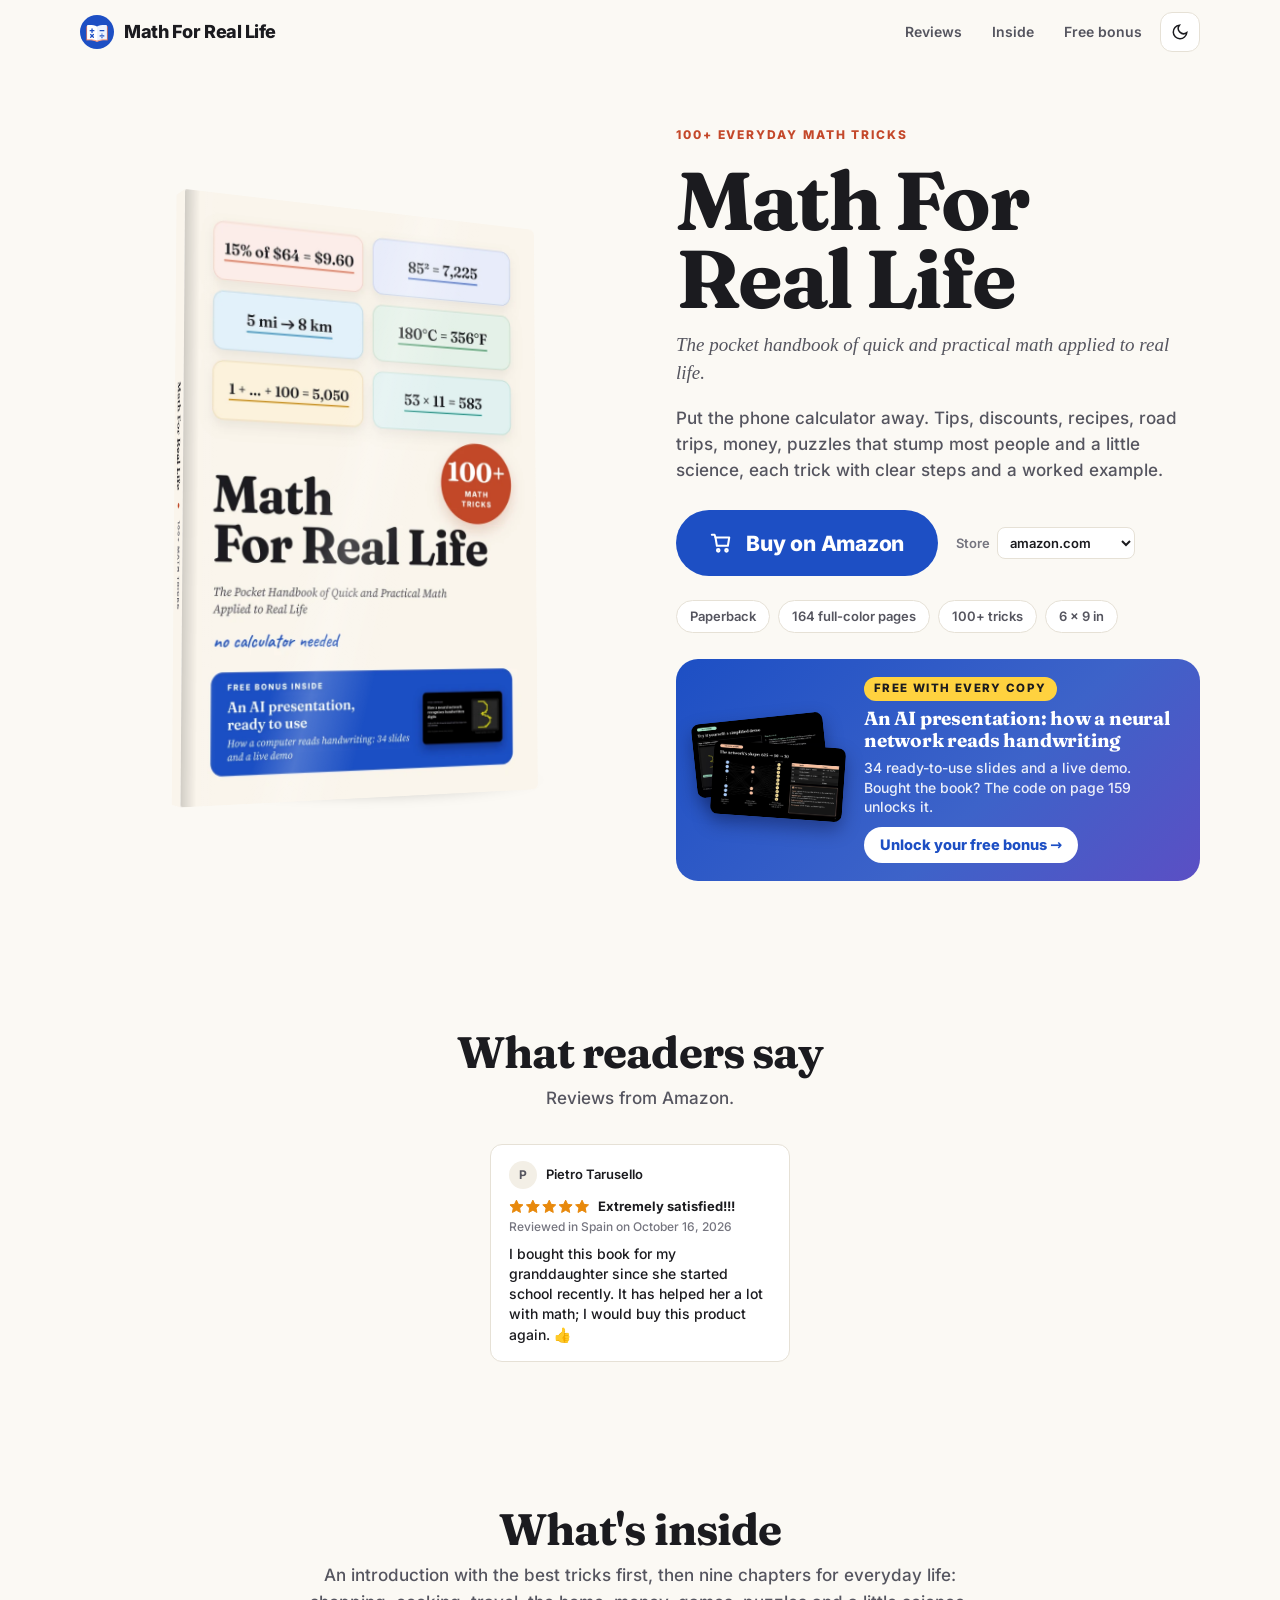
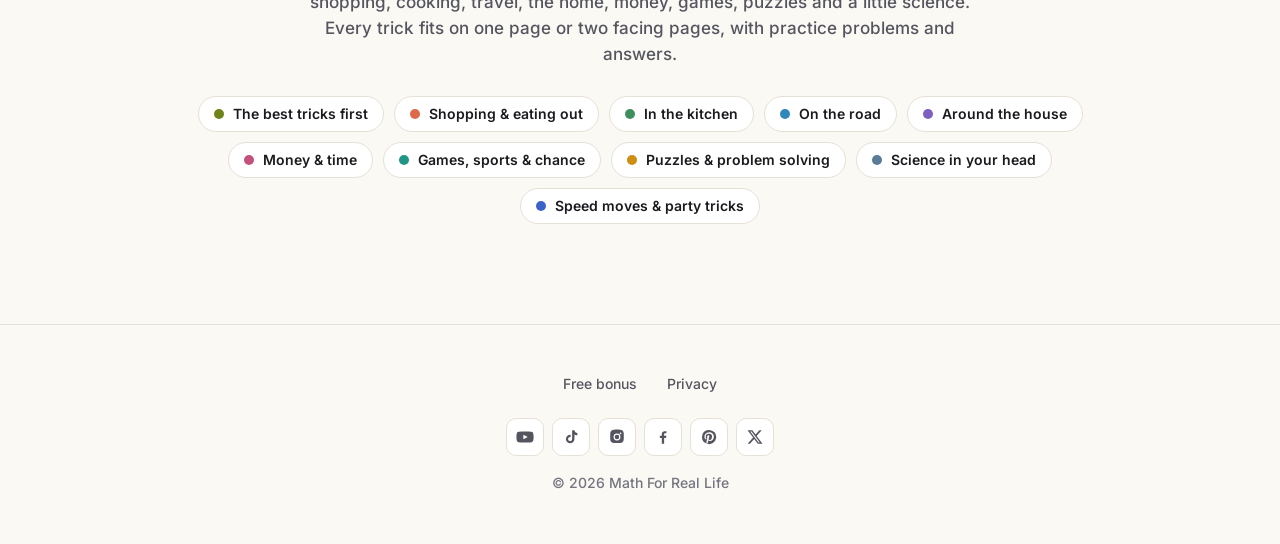
==== commit bf237a7c: "Reviews: one real Amazon review, shown still and centered" ====
--- a/index.html
+++ b/index.html
@@ -16,9 +16,9 @@
 <link rel="icon" href="/assets/img/logo.svg" type="image/svg+xml">
 <link rel="apple-touch-icon" href="/assets/img/logo-180.png">
 <link rel="preload" href="/assets/img/cover-front.webp" as="image">
-<link rel="stylesheet" href="/assets/css/site.css?v=2ae16979e7">
-<script src="/assets/js/config.js?v=3271175942"></script>
-<script src="/assets/js/site.js?v=4f63c07561" defer></script>
+<link rel="stylesheet" href="/assets/css/site.css?v=ca81b74bdf">
+<script src="/assets/js/config.js?v=85e7599b97"></script>
+<script src="/assets/js/site.js?v=900beccde9" defer></script>
 </head>
 <body>
 <header class="top"><div class="wrap">
--- a/assets/css/site.css
+++ b/assets/css/site.css
@@ -120,6 +120,8 @@
 /* pause on mouse hover only: on touch screens a tap counts as a hover that never ends, which froze the scroller */
 @media (hover: hover) and (pointer: fine) { .reviews:hover .track { animation-play-state: paused; } }
 @keyframes scroll { to { transform: translateX(calc(-50% - 8px)); } }
+.reviews.few { mask-image: none; }
+.reviews.few .track { animation: none; width: auto; flex-wrap: wrap; justify-content: center; padding: 4px 16px; }
 @media (prefers-reduced-motion: reduce) { .track { animation: none; } .reviews { overflow-x: auto; } .float { animation: none; } }
 .review { width: min(300px, 78vw); flex: 0 0 auto; text-align: left; background: var(--card); border: 1px solid var(--line); border-radius: 12px; padding: 16px 18px; font-size: 14px; line-height: 1.45; }
 .review .who { display: flex; align-items: center; gap: 9px; font: 600 13px/1 var(--ui); }
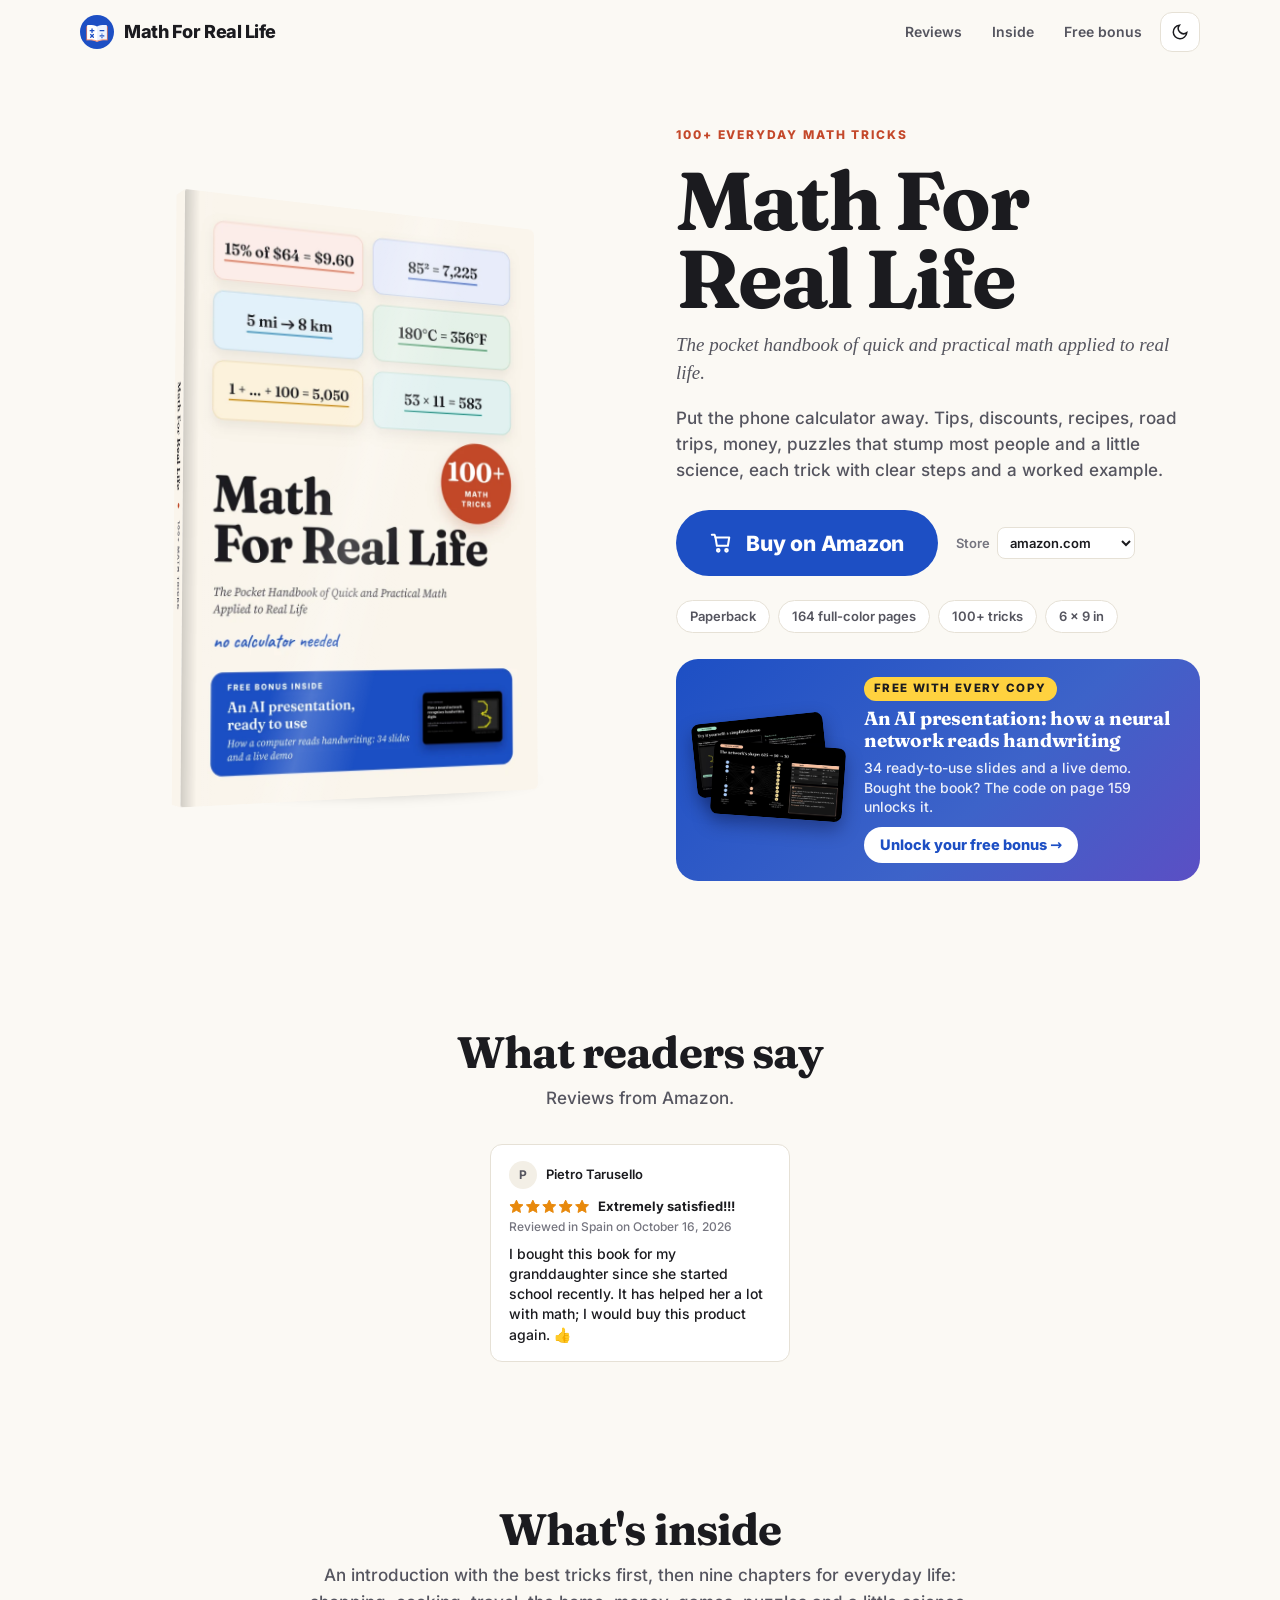
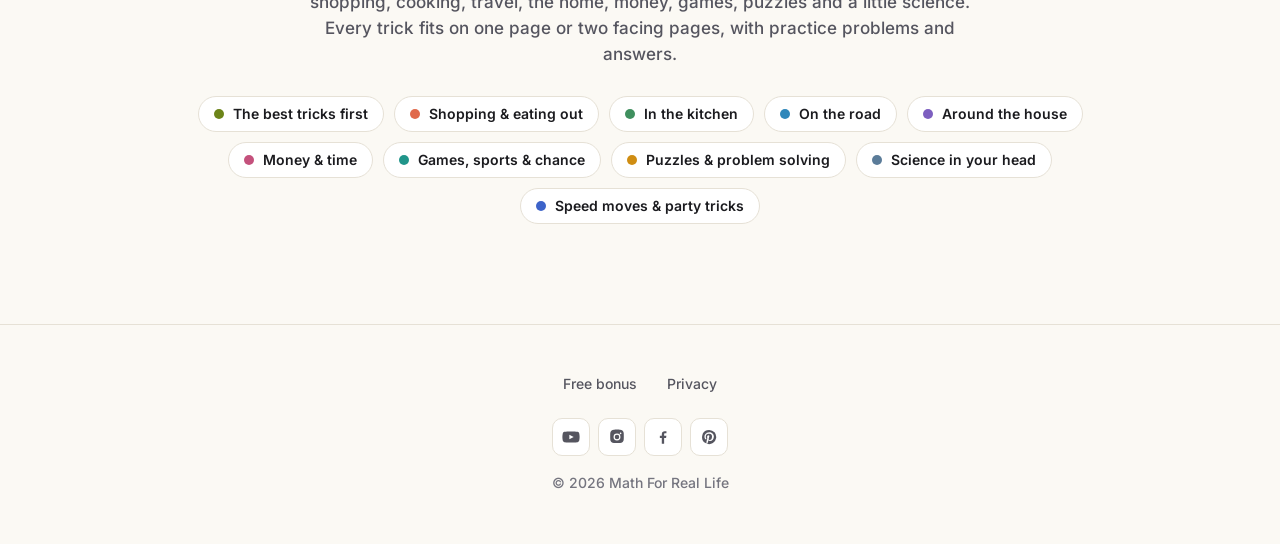
==== commit d76af4f9: "Remove TikTok and X links" ====
--- a/index.html
+++ b/index.html
@@ -10,15 +10,14 @@
 <meta property="og:image" content="https://mathforreallife.github.io/assets/img/og.jpg">
 <meta property="og:url" content="https://mathforreallife.github.io/">
 <meta property="og:type" content="book">
-<meta name="twitter:card" content="summary_large_image">
 <meta name="theme-color" content="#1d4fc4">
 <link rel="icon" href="/favicon.ico" sizes="any">
 <link rel="icon" href="/assets/img/logo.svg" type="image/svg+xml">
 <link rel="apple-touch-icon" href="/assets/img/logo-180.png">
 <link rel="preload" href="/assets/img/cover-front.webp" as="image">
 <link rel="stylesheet" href="/assets/css/site.css?v=ca81b74bdf">
-<script src="/assets/js/config.js?v=85e7599b97"></script>
-<script src="/assets/js/site.js?v=900beccde9" defer></script>
+<script src="/assets/js/config.js?v=df2440e069"></script>
+<script src="/assets/js/site.js?v=1a71fcdc59" defer></script>
 </head>
 <body>
 <header class="top"><div class="wrap">
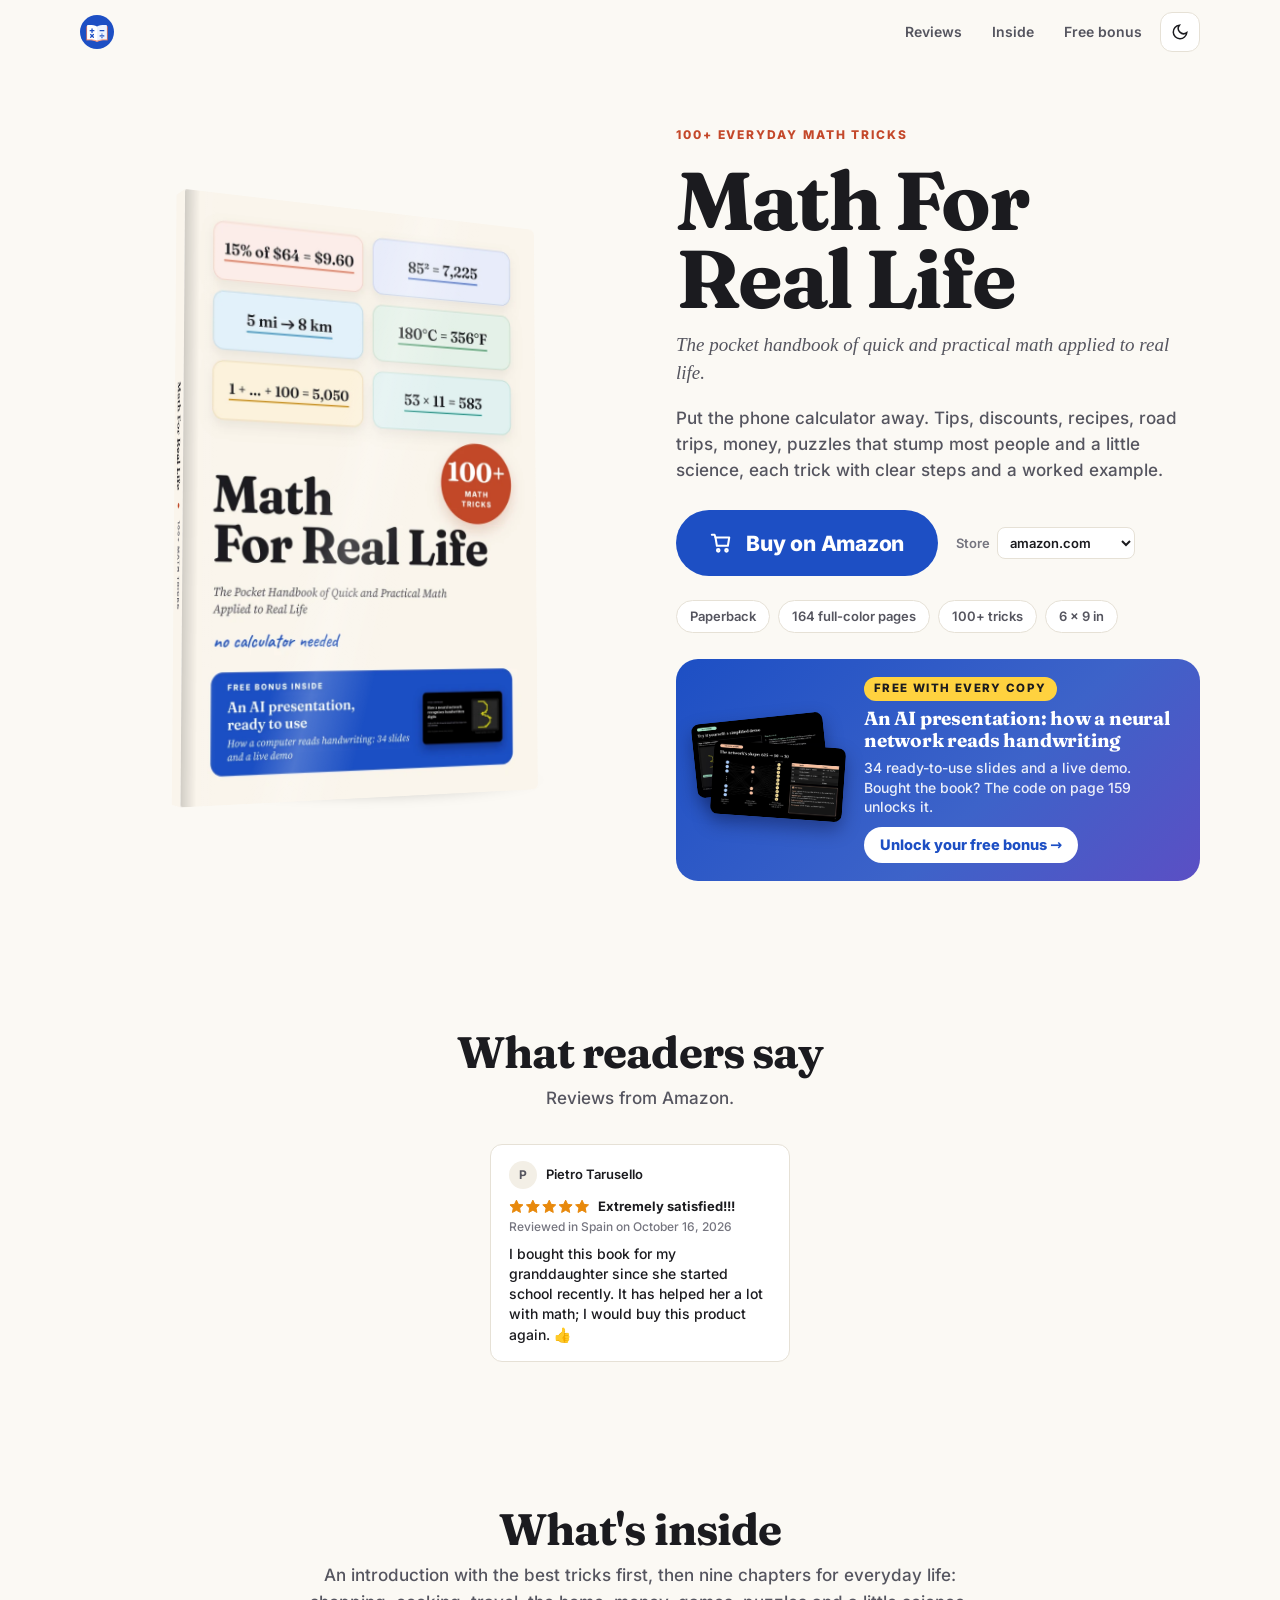
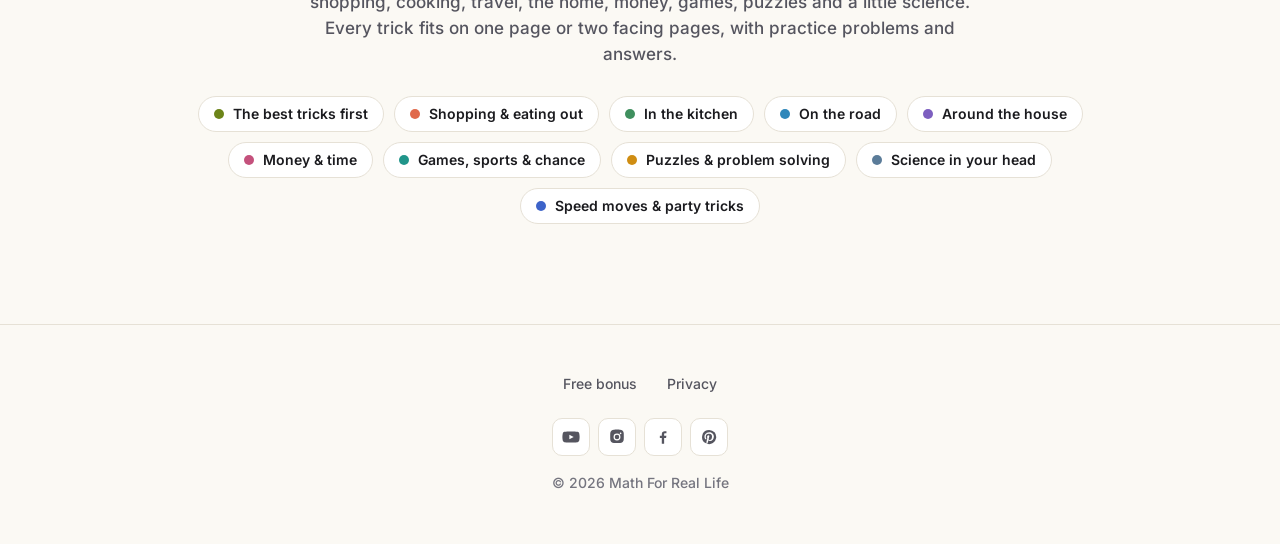
==== commit 3b1e5f3d: "Header: logo only; stats: one Instagram & Facebook button" ====
--- a/index.html
+++ b/index.html
@@ -21,7 +21,7 @@
 </head>
 <body>
 <header class="top"><div class="wrap">
-  <a class="brand" href="/"><img src="/assets/img/logo.svg" alt="" width="34" height="34">Math For Real Life</a>
+  <a class="brand" href="/" aria-label="Math For Real Life: home"><img src="/assets/img/logo.svg" alt="Math For Real Life" width="34" height="34"></a>
   <nav class="nav">
     <a href="#reviews" class="hide-sm" data-reviews-link hidden>Reviews</a>
     <a href="#inside" class="hide-sm">Inside</a>
